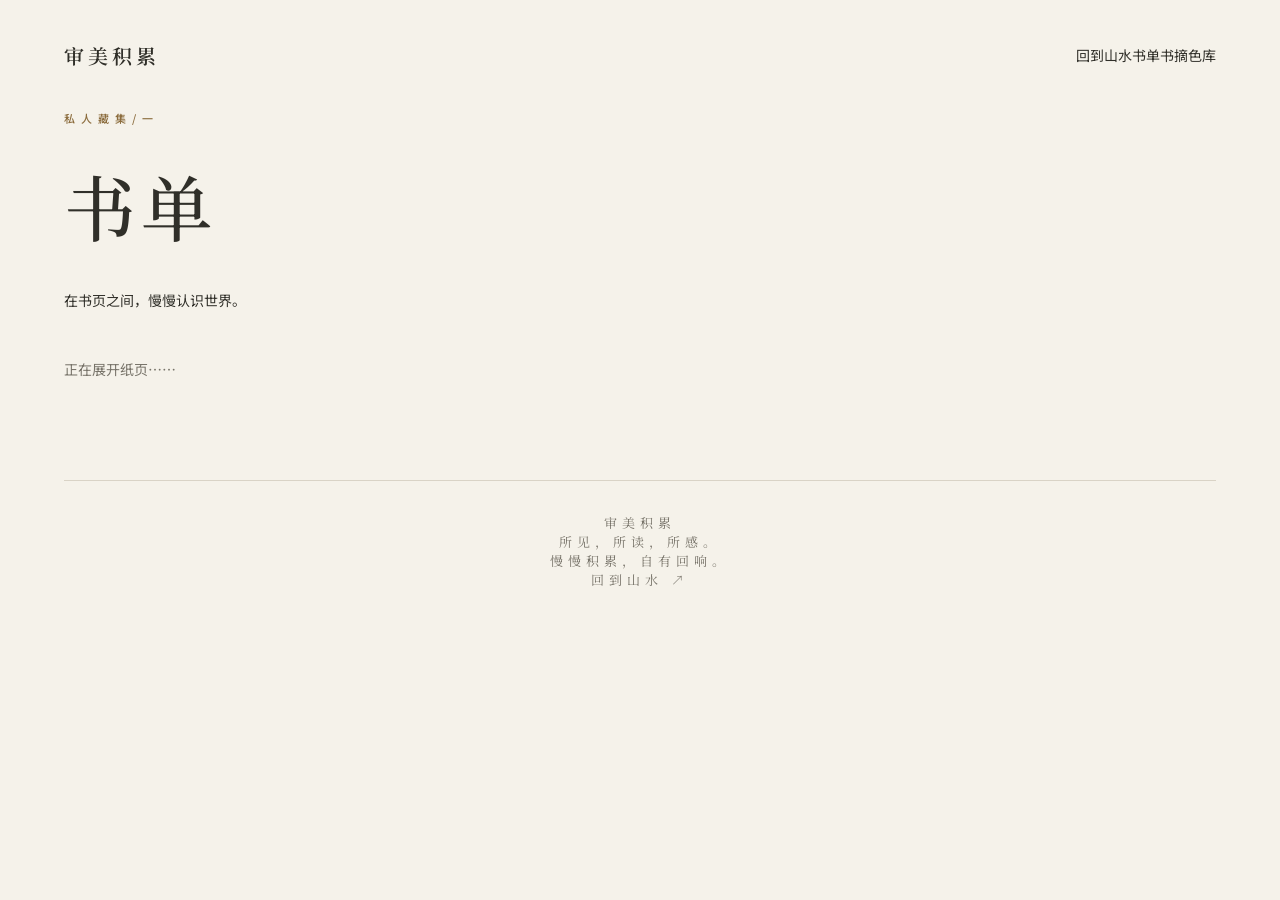
==== books.html @ f14fb2b3 "Cache-bust assets" ====
<!doctype html>
<html lang="zh-CN">
  <head>
    <meta charset="utf-8" />
    <meta name="viewport" content="width=device-width, initial-scale=1" />
    <meta
      name="description"
      content="审美积累，一处关于阅读、文字与色彩的私人存档。"
    />
    <meta name="robots" content="noindex" />
    <meta name="theme-color" content="#f3f3eb" />
    <title>书单 · 审美积累</title>
    <link rel="preconnect" href="https://fonts.googleapis.com" />
    <link rel="preconnect" href="https://fonts.gstatic.com" crossorigin />
    <link
      href="https://fonts.googleapis.com/css2?family=Noto+Serif+SC:wght@400;500;600;700&display=swap"
      rel="stylesheet"
    />
    <link rel="stylesheet" href="css/style.css?v=69ad37f" />
    <link rel="stylesheet" href="css/cover.css?v=69ad37f" />
  </head>
  <body data-page="books">
    <a class="skip-link" href="#main">跳至内容</a>
    <header class="masthead">
      <a class="wordmark" href="index.html"
        >审美积累<span class="wordmark-dot" aria-hidden="true"></span
      ></a>
      <nav aria-label="主要导航">
        <a class="back-home" href="index.html">回到山水</a
        ><a href="books.html" aria-current="page">书单</a
        ><a href="quotes.html">书摘</a><a href="palettes.html">色库</a>
      </nav>
    </header>
    <main id="main" class="archive">
      <section class="page-intro">
        <p class="eyebrow">私 人 藏 集 <span> / 一</span></p>
        <h1>书单<span class="title-line" aria-hidden="true"></span></h1>
        <p class="intro-note">在书页之间，慢慢认识世界。</p>
      </section>
      <div id="content" aria-busy="true">
        <p class="loading">正在展开纸页……</p>
      </div>
      <noscript>请启用 JavaScript 以读取藏集数据。</noscript>
    </main>
    <footer>
      <span>审美积累</span>
      <p>所见，所读，所感。<br />慢慢积累，自有回响。</p>
      <a href="index.html">回到山水 ↗</a>
    </footer>
    <dialog id="book-dialog" aria-labelledby="dialog-title">
      <button class="dialog-close" aria-label="关闭简介" autofocus>
        关闭 ×
      </button>
      <div id="dialog-content"></div>
    </dialog>
    <div id="announcement" class="sr-only" role="status"></div>
    <script src="js/app.js?v=69ad37f" defer></script>
  </body>
</html>
---- css/style.css ----
@import url('https://fonts.googleapis.com/css2?family=Noto+Sans+SC:wght@400;500;600&family=Noto+Serif+SC:wght@400;500;600;700&display=swap');
:root{--paper:#f5f2ea;--ink:#302f29;--muted:#777369;--bronze:#8c6d3e;--line:#d9d3c6;--serif:'Noto Serif SC','Songti SC',serif;--sans:'Noto Sans SC',sans-serif}*{box-sizing:border-box}html{scroll-behavior:smooth;scroll-padding-top:90px}body{margin:0;background:var(--paper);color:var(--ink);font-family:var(--sans);font-size:14px;-webkit-font-smoothing:antialiased}a{color:inherit;text-decoration:none}a:focus-visible{outline:2px solid var(--bronze);outline-offset:6px}::selection{background:#dfcba6}p,h1,h2,h3,figure,blockquote{margin:0}body>header,main,footer{max-width:1280px;margin-inline:auto;padding-inline:64px}.masthead{height:110px;display:flex;align-items:center;justify-content:space-between}.wordmark{font-family:var(--serif);font-size:20px;font-weight:600;letter-spacing:4px;display:flex;align-items:center;gap:14px}.mark{display:grid;place-items:center;width:31px;height:34px;border:1px solid var(--bronze);color:var(--bronze);font-size:18px;letter-spacing:0}.masthead-note{font-size:11px;letter-spacing:3px;color:var(--muted)}.intro{padding:66px 0 52px;position:relative}.eyebrow{color:var(--bronze);font-size:11px;letter-spacing:2px;font-weight:500}h1{font-family:var(--serif);font-weight:500;font-size:clamp(44px,5.6vw,72px);line-height:1.5;letter-spacing:5px;margin:26px 0 30px}h1 span{color:var(--bronze)}.intro-bottom{display:flex;justify-content:space-between;align-items:flex-end}.intro-bottom>p{color:var(--muted);line-height:2.1;font-size:13px;letter-spacing:1px}.intro-seal{font-family:var(--serif);color:var(--bronze);font-size:13px;line-height:1.8;letter-spacing:5px;border:1px solid #b7a385;border-radius:50%;width:76px;height:76px;display:grid;place-content:center;transform:rotate(-9deg);padding-left:5px;margin-right:8px}.section-nav{position:sticky;top:0;z-index:10;display:flex;align-items:center;gap:42px;border-block:1px solid var(--line);background:rgba(245,242,234,.97);min-height:66px}.section-nav a{display:flex;align-items:center;gap:10px;position:relative;padding:22px 0;font-size:13px;transition:color .25s}.section-nav a span{font-size:10px;color:var(--muted);font-variant-numeric:tabular-nums}.section-nav a[aria-current],.section-nav a:hover{color:var(--bronze)}.section-nav a[aria-current]:after{content:'';position:absolute;bottom:-1px;left:0;right:0;height:2px;background:var(--bronze)}.nav-note{margin-left:auto;font-size:10px;letter-spacing:2px;color:var(--muted)}.archive-section{padding:64px 0 70px;scroll-margin-top:20px}.archive-section+.archive-section{border-top:1px solid var(--line)}.section-heading{display:flex;justify-content:space-between;align-items:flex-end;margin-bottom:44px;gap:20px}.section-heading h2{font-family:var(--serif);font-size:32px;font-weight:500;letter-spacing:4px;margin-top:12px}.count{font-family:var(--sans);font-size:11px;letter-spacing:0;vertical-align:top;margin-left:14px;color:var(--muted);font-weight:400}.section-heading>p{font-size:12px;letter-spacing:1px;color:var(--muted);padding-bottom:5px}.book{display:grid;grid-template-columns:330px 1fr;gap:70px;align-items:center;padding:12px 0 10px}.book+.book{border-top:1px solid var(--line);margin-top:48px;padding-top:48px}/* The cover is a typographic, dimensional object; no source photo is rendered. */
.cover-stage{display:grid;place-items:center;position:relative;padding:20px 24px;isolation:isolate;perspective:1000px}
.cover-frame{--cover-bg:#dce0dc;--cover-title:#a38346;--cover-text:#292c2b;--cover-spine:#b8bfba;--cover-accent:#9b7d4b;display:block;position:relative;width:270px;max-width:100%;aspect-ratio:.665;padding:0;border:0;background:transparent;color:var(--cover-text);font:inherit;text-align:left;cursor:pointer;perspective:1000px;overflow:visible;transition:opacity 1s ease,translate 1s ease}
.cover-frame:focus-visible{outline:2px solid var(--bronze);outline-offset:16px;border-radius:2px}
.cover-frame:before{content:'';position:absolute;inset:86% -5% -5%;background:#443c2b;opacity:.22;filter:blur(13px);border-radius:50%;transform:rotate(-8deg);pointer-events:none}
.cover-object{display:block;position:absolute;inset:0;transform-style:preserve-3d;transform:rotateX(3deg) rotateY(-17deg) rotateZ(-2deg);transition:transform 1.2s cubic-bezier(.2,.7,.2,1);animation:cover-float 7s ease-in-out infinite}
.cover-front,.cover-back{position:absolute;inset:0;border-radius:1px 4px 4px 1px;background:var(--cover-bg);backface-visibility:hidden}
.cover-front{display:flex;flex-direction:column;padding:31px 20px 19px 24px;transform:translateZ(13px);background-image:linear-gradient(90deg,#00000016,transparent 3%,#ffffff55 4%,transparent 7%,#ffffff12 85%,#0000000b),repeating-linear-gradient(0deg,#ffffff0a 0 1px,#00000003 1px 2px);box-shadow:inset 0 0 0 1px #ffffff45,4px 6px 12px #353a321a;overflow:hidden}
.cover-original{font-family:var(--sans);font-size:20px;font-weight:600;line-height:1.12;max-width:205px;letter-spacing:-.5px;min-height:71px;overflow-wrap:anywhere}
.cover-title{display:block;font-family:var(--serif);font-size:40px;font-weight:700;line-height:1.5;letter-spacing:-1px;margin-top:15px;color:var(--cover-title);background:linear-gradient(115deg,var(--cover-title) 15%,#e0c78e 42%,var(--cover-title) 61%,#cfb476 83%,var(--cover-title));background-clip:text;-webkit-background-clip:text;-webkit-text-fill-color:transparent;filter:drop-shadow(0 1px 0 #ffffff70);overflow-wrap:anywhere}
.cover-motif{position:relative;display:grid;place-items:center;min-height:109px;margin:20px 12px 0;text-align:center}
.cover-motif:before,.cover-motif:after{content:'';position:absolute;width:97px;height:45px;left:50%;translate:-50% 0;border:1px solid var(--cover-accent)}
.cover-motif:before{top:0;border-radius:80px 80px 0 0;border-bottom:0;opacity:.6}
.cover-motif:after{bottom:0;border-radius:0 0 80px 80px;border-top:0}
.cover-subtitle{font-family:var(--sans);font-size:17px;font-weight:600;letter-spacing:1px;line-height:1.6;padding:6px 0;position:relative}
.cover-credits{display:flex;align-items:flex-end;justify-content:space-between;gap:10px;margin-top:auto;padding-top:20px;font-size:9px;line-height:1.7}
.cover-author{max-width:160px;min-width:0}.cover-author-name{white-space:nowrap}.cover-publisher{max-width:61px;text-align:right}
.cover-back{transform:translateZ(-13px);box-shadow:7px 10px 16px #353a3226}
.cover-spine{position:absolute;left:0;top:0;width:26px;height:100%;transform-origin:left;transform:translateZ(13px) rotateY(90deg);background:linear-gradient(90deg,#00000018,transparent 40%,#ffffff22),var(--cover-spine);writing-mode:vertical-rl;display:flex;align-items:center;justify-content:center;font-family:var(--serif);font-size:13px;letter-spacing:5px;color:var(--cover-text);border-block:1px solid #ffffff30}
.cover-pages{position:absolute;right:0;top:4px;width:24px;height:calc(100% - 8px);transform-origin:right;transform:translateZ(12px) rotateY(-90deg);background:repeating-linear-gradient(90deg,#e7e3d8 0 1px,#faf8ef 1px 3px);border-block:1px solid #c7c3b5}
.cover-frame.will-enter{opacity:0;translate:0 18px}.cover-frame.is-visible{opacity:1;translate:0 0}
.cover-frame:is(:focus-visible,.is-turned) .cover-object{animation:none;transform:rotateX(5deg) rotateY(24deg) rotateZ(1deg)}
@media(hover:hover){.cover-frame:hover .cover-object{animation:none;transform:rotateX(5deg) rotateY(24deg) rotateZ(1deg)}}
@keyframes cover-float{0%,100%{transform:translateY(0) rotateX(3deg) rotateY(-17deg) rotateZ(-2deg)}50%{transform:translateY(-5px) rotateX(2deg) rotateY(-14deg) rotateZ(-1deg)}}
.book-kicker{display:flex;align-items:center;gap:16px;margin-bottom:20px}.item-number{color:var(--bronze);font-size:11px;letter-spacing:2px}.status{font-size:10px;color:var(--bronze);border:1px solid #c7b798;border-radius:20px;padding:4px 11px;letter-spacing:1px}.book h3{font-family:var(--serif);font-size:34px;font-weight:600;letter-spacing:2px;line-height:1.5}.original-title{font-family:Georgia,serif;color:var(--muted);font-size:13px;line-height:1.8;margin-top:7px}.subtitle{font-family:var(--serif);font-size:17px;margin-top:14px;letter-spacing:2px}.book-meta{display:flex;flex-wrap:wrap;gap:8px 17px;margin-top:25px;color:var(--muted);font-size:11px;line-height:1.9}.book-summary{border-top:1px solid var(--line);margin-top:24px;padding-top:22px;font-family:var(--serif);font-size:14px;line-height:2.2;color:#5f5b51;white-space:pre-wrap;overflow-wrap:anywhere}.empty{min-height:225px;display:flex;flex-direction:column;align-items:center;justify-content:center;text-align:center;background:#eeebe340;border-block:1px solid #e6e0d4;padding:35px 20px}.empty-symbol{font-family:var(--serif);font-size:43px;color:#a08a65;line-height:1;margin-bottom:21px}.empty h3{font-family:var(--serif);font-size:18px;font-weight:400;letter-spacing:2px}.empty p{font-size:12px;color:var(--muted);line-height:2;margin-top:12px}.quote-group+.quote-group{margin-top:45px}.quote-group>h3{font-family:var(--serif);font-size:20px;font-weight:500;padding-bottom:20px;border-bottom:1px solid var(--line)}.quote-entry{max-width:800px;margin:30px auto;padding-left:24px;border-left:2px solid #b9a37c}.entry-meta{display:flex;flex-wrap:wrap;gap:8px 18px;color:var(--muted);font-size:11px;line-height:1.8;margin-bottom:16px}.quote-entry blockquote{font-family:var(--serif);font-size:20px;line-height:2;white-space:pre-wrap;overflow-wrap:anywhere}.quote-summary{font-size:13px;color:#686357;line-height:2;margin-top:20px;white-space:pre-wrap}.summary-label{color:var(--bronze);font-size:10px;letter-spacing:2px;display:block;margin-bottom:6px}.tags{display:flex;flex-wrap:wrap;gap:8px;margin-top:16px}.tag{font-size:10px;letter-spacing:1px;color:var(--muted);border:1px solid var(--line);padding:4px 8px}.palette+.palette{margin-top:45px;padding-top:35px;border-top:1px solid var(--line)}.palette-heading{display:flex;gap:20px;justify-content:space-between;align-items:center;margin-bottom:22px}.palette h3{font-family:var(--serif);font-size:23px;font-weight:500}.palette time{font-size:11px;color:var(--muted)}.swatches{display:flex;flex-wrap:wrap;gap:14px}.swatch{flex:1 1 130px;min-width:0}.color-surface{height:160px;background:var(--swatch);border:1px solid #302f2914}.swatch figcaption{display:flex;flex-direction:column;gap:5px;font-size:11px;color:var(--muted);padding:12px 0;overflow-wrap:anywhere}.hex{color:var(--ink);font-variant-numeric:tabular-nums;letter-spacing:1px}.source-image{width:100px;max-height:100px;object-fit:cover;margin-top:20px;border:1px solid var(--line)}.loading,.error{padding:45px 0;color:var(--muted);line-height:2}.error{color:#8b492c}footer{margin-top:20px;padding-top:32px;padding-bottom:max(40px,env(safe-area-inset-bottom));text-align:center;font-family:var(--serif);font-size:13px;letter-spacing:5px;color:var(--muted)}footer:before{content:'';display:block;border-top:1px solid var(--line);margin-bottom:32px}.skip-link{position:fixed;top:-80px;left:20px;z-index:30;background:var(--paper);padding:12px;border:1px solid var(--bronze)}.skip-link:focus{top:12px}@media(min-width:1000px){.intro:after{content:'阅 读 与 色 彩 的 存 档';position:absolute;right:15px;top:77px;writing-mode:vertical-rl;font-family:var(--serif);font-size:12px;color:var(--muted);letter-spacing:5px}}@media(max-width:760px){body>header,main,footer{padding-inline:max(24px,env(safe-area-inset-left),env(safe-area-inset-right))}.masthead{height:85px}.wordmark{font-size:17px;letter-spacing:3px;gap:10px}.masthead-note{font-size:9px;letter-spacing:1px}.mark{width:26px;height:29px;font-size:15px}.intro{padding:49px 0 37px}h1{font-size:43px;letter-spacing:2px;margin:22px 0 24px;line-height:1.55}.intro-bottom>p{font-size:11px;letter-spacing:.4px}.intro-seal{width:58px;height:58px;font-size:10px;letter-spacing:3px;margin:0}.eyebrow{font-size:10px;letter-spacing:1.5px}.section-nav{gap:0;justify-content:space-between;min-height:59px}.section-nav a{padding:20px 4px;gap:8px;font-size:12px}.nav-note{display:none}.archive-section{padding:43px 0 45px}.section-heading{display:block;margin-bottom:29px}.section-heading h2{font-size:27px;margin-top:9px}.section-heading>p{font-size:11px;margin-top:15px}.book{grid-template-columns:1fr;gap:30px;padding-top:0}.cover-stage{padding:18px 24px 24px}.cover-frame{width:230px}.cover-front{padding:26px 17px 16px 20px}.cover-original{font-size:17px;min-height:60px}.cover-title{font-size:34px;margin-top:13px}.cover-motif{min-height:93px;margin:17px 10px 0}.cover-motif:before,.cover-motif:after{width:82px;height:38px}.cover-subtitle{font-size:15px}.cover-credits{font-size:8px;padding-top:17px}.cover-author{max-width:132px}.cover-publisher{max-width:52px}.book-kicker{margin-bottom:14px}.book h3{font-size:29px}.subtitle{font-size:16px}.book-meta{margin-top:20px;gap:5px 14px}.book-summary{font-size:13px;margin-top:20px;padding-top:18px}.empty{min-height:213px}.empty h3{font-size:17px}.empty p{font-size:11px}.quote-entry{padding-left:16px}.quote-entry blockquote{font-size:18px}.swatch{flex-basis:calc(50% - 14px)}.color-surface{height:145px}.palette-heading{align-items:flex-start}.palette h3{font-size:21px}footer{margin-top:0}}@media(prefers-reduced-motion:reduce){html{scroll-behavior:auto}*,*:before,*:after{transition:none!important;animation:none!important}}

@media(prefers-reduced-motion:reduce){.cover-frame.will-enter{opacity:1;translate:none}.cover-frame .cover-object,.cover-frame:is(:hover,:focus-visible,.is-turned) .cover-object{transform:rotateX(3deg) rotateY(-17deg) rotateZ(-2deg)}}
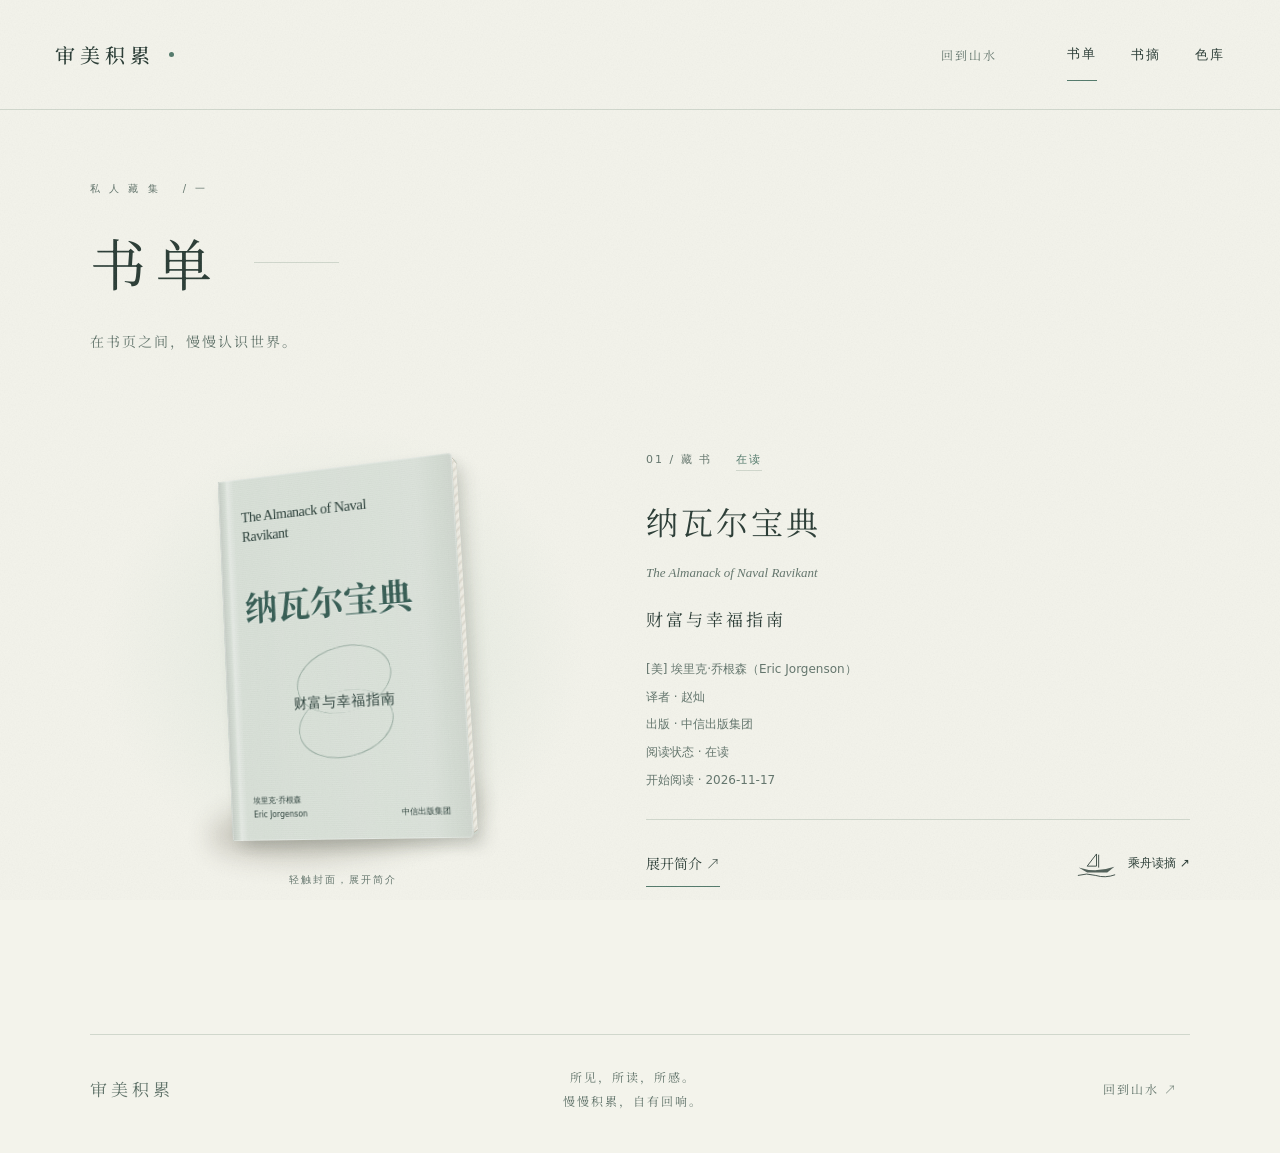
==== commit 69ad37f3: "Redesign the site as an ink-wash landscape Add a celadon-and-ink homepage with drip physics and thre" ====
--- a/books.html
+++ b/books.html
@@ -16,8 +16,8 @@
       href="https://fonts.googleapis.com/css2?family=Noto+Serif+SC:wght@400;500;600;700&display=swap"
       rel="stylesheet"
     />
-    <link rel="stylesheet" href="css/style.css?v=69ad37f" />
-    <link rel="stylesheet" href="css/cover.css?v=69ad37f" />
+    <link rel="stylesheet" href="css/style.css?v=ink3" />
+    <link rel="stylesheet" href="css/cover.css?v=ink3" />
   </head>
   <body data-page="books">
     <a class="skip-link" href="#main">跳至内容</a>
@@ -54,6 +54,6 @@
       <div id="dialog-content"></div>
     </dialog>
     <div id="announcement" class="sr-only" role="status"></div>
-    <script src="js/app.js?v=69ad37f" defer></script>
+    <script src="js/app.js?v=ink3" defer></script>
   </body>
 </html>
--- a/css/style.css
+++ b/css/style.css
@@ -1,28 +1,994 @@
-@import url('https://fonts.googleapis.com/css2?family=Noto+Sans+SC:wght@400;500;600&family=Noto+Serif+SC:wght@400;500;600;700&display=swap');
-:root{--paper:#f5f2ea;--ink:#302f29;--muted:#777369;--bronze:#8c6d3e;--line:#d9d3c6;--serif:'Noto Serif SC','Songti SC',serif;--sans:'Noto Sans SC',sans-serif}*{box-sizing:border-box}html{scroll-behavior:smooth;scroll-padding-top:90px}body{margin:0;background:var(--paper);color:var(--ink);font-family:var(--sans);font-size:14px;-webkit-font-smoothing:antialiased}a{color:inherit;text-decoration:none}a:focus-visible{outline:2px solid var(--bronze);outline-offset:6px}::selection{background:#dfcba6}p,h1,h2,h3,figure,blockquote{margin:0}body>header,main,footer{max-width:1280px;margin-inline:auto;padding-inline:64px}.masthead{height:110px;display:flex;align-items:center;justify-content:space-between}.wordmark{font-family:var(--serif);font-size:20px;font-weight:600;letter-spacing:4px;display:flex;align-items:center;gap:14px}.mark{display:grid;place-items:center;width:31px;height:34px;border:1px solid var(--bronze);color:var(--bronze);font-size:18px;letter-spacing:0}.masthead-note{font-size:11px;letter-spacing:3px;color:var(--muted)}.intro{padding:66px 0 52px;position:relative}.eyebrow{color:var(--bronze);font-size:11px;letter-spacing:2px;font-weight:500}h1{font-family:var(--serif);font-weight:500;font-size:clamp(44px,5.6vw,72px);line-height:1.5;letter-spacing:5px;margin:26px 0 30px}h1 span{color:var(--bronze)}.intro-bottom{display:flex;justify-content:space-between;align-items:flex-end}.intro-bottom>p{color:var(--muted);line-height:2.1;font-size:13px;letter-spacing:1px}.intro-seal{font-family:var(--serif);color:var(--bronze);font-size:13px;line-height:1.8;letter-spacing:5px;border:1px solid #b7a385;border-radius:50%;width:76px;height:76px;display:grid;place-content:center;transform:rotate(-9deg);padding-left:5px;margin-right:8px}.section-nav{position:sticky;top:0;z-index:10;display:flex;align-items:center;gap:42px;border-block:1px solid var(--line);background:rgba(245,242,234,.97);min-height:66px}.section-nav a{display:flex;align-items:center;gap:10px;position:relative;padding:22px 0;font-size:13px;transition:color .25s}.section-nav a span{font-size:10px;color:var(--muted);font-variant-numeric:tabular-nums}.section-nav a[aria-current],.section-nav a:hover{color:var(--bronze)}.section-nav a[aria-current]:after{content:'';position:absolute;bottom:-1px;left:0;right:0;height:2px;background:var(--bronze)}.nav-note{margin-left:auto;font-size:10px;letter-spacing:2px;color:var(--muted)}.archive-section{padding:64px 0 70px;scroll-margin-top:20px}.archive-section+.archive-section{border-top:1px solid var(--line)}.section-heading{display:flex;justify-content:space-between;align-items:flex-end;margin-bottom:44px;gap:20px}.section-heading h2{font-family:var(--serif);font-size:32px;font-weight:500;letter-spacing:4px;margin-top:12px}.count{font-family:var(--sans);font-size:11px;letter-spacing:0;vertical-align:top;margin-left:14px;color:var(--muted);font-weight:400}.section-heading>p{font-size:12px;letter-spacing:1px;color:var(--muted);padding-bottom:5px}.book{display:grid;grid-template-columns:330px 1fr;gap:70px;align-items:center;padding:12px 0 10px}.book+.book{border-top:1px solid var(--line);margin-top:48px;padding-top:48px}/* The cover is a typographic, dimensional object; no source photo is rendered. */
-.cover-stage{display:grid;place-items:center;position:relative;padding:20px 24px;isolation:isolate;perspective:1000px}
-.cover-frame{--cover-bg:#dce0dc;--cover-title:#a38346;--cover-text:#292c2b;--cover-spine:#b8bfba;--cover-accent:#9b7d4b;display:block;position:relative;width:270px;max-width:100%;aspect-ratio:.665;padding:0;border:0;background:transparent;color:var(--cover-text);font:inherit;text-align:left;cursor:pointer;perspective:1000px;overflow:visible;transition:opacity 1s ease,translate 1s ease}
-.cover-frame:focus-visible{outline:2px solid var(--bronze);outline-offset:16px;border-radius:2px}
-.cover-frame:before{content:'';position:absolute;inset:86% -5% -5%;background:#443c2b;opacity:.22;filter:blur(13px);border-radius:50%;transform:rotate(-8deg);pointer-events:none}
-.cover-object{display:block;position:absolute;inset:0;transform-style:preserve-3d;transform:rotateX(3deg) rotateY(-17deg) rotateZ(-2deg);transition:transform 1.2s cubic-bezier(.2,.7,.2,1);animation:cover-float 7s ease-in-out infinite}
-.cover-front,.cover-back{position:absolute;inset:0;border-radius:1px 4px 4px 1px;background:var(--cover-bg);backface-visibility:hidden}
-.cover-front{display:flex;flex-direction:column;padding:31px 20px 19px 24px;transform:translateZ(13px);background-image:linear-gradient(90deg,#00000016,transparent 3%,#ffffff55 4%,transparent 7%,#ffffff12 85%,#0000000b),repeating-linear-gradient(0deg,#ffffff0a 0 1px,#00000003 1px 2px);box-shadow:inset 0 0 0 1px #ffffff45,4px 6px 12px #353a321a;overflow:hidden}
-.cover-original{font-family:var(--sans);font-size:20px;font-weight:600;line-height:1.12;max-width:205px;letter-spacing:-.5px;min-height:71px;overflow-wrap:anywhere}
-.cover-title{display:block;font-family:var(--serif);font-size:40px;font-weight:700;line-height:1.5;letter-spacing:-1px;margin-top:15px;color:var(--cover-title);background:linear-gradient(115deg,var(--cover-title) 15%,#e0c78e 42%,var(--cover-title) 61%,#cfb476 83%,var(--cover-title));background-clip:text;-webkit-background-clip:text;-webkit-text-fill-color:transparent;filter:drop-shadow(0 1px 0 #ffffff70);overflow-wrap:anywhere}
-.cover-motif{position:relative;display:grid;place-items:center;min-height:109px;margin:20px 12px 0;text-align:center}
-.cover-motif:before,.cover-motif:after{content:'';position:absolute;width:97px;height:45px;left:50%;translate:-50% 0;border:1px solid var(--cover-accent)}
-.cover-motif:before{top:0;border-radius:80px 80px 0 0;border-bottom:0;opacity:.6}
-.cover-motif:after{bottom:0;border-radius:0 0 80px 80px;border-top:0}
-.cover-subtitle{font-family:var(--sans);font-size:17px;font-weight:600;letter-spacing:1px;line-height:1.6;padding:6px 0;position:relative}
-.cover-credits{display:flex;align-items:flex-end;justify-content:space-between;gap:10px;margin-top:auto;padding-top:20px;font-size:9px;line-height:1.7}
-.cover-author{max-width:160px;min-width:0}.cover-author-name{white-space:nowrap}.cover-publisher{max-width:61px;text-align:right}
-.cover-back{transform:translateZ(-13px);box-shadow:7px 10px 16px #353a3226}
-.cover-spine{position:absolute;left:0;top:0;width:26px;height:100%;transform-origin:left;transform:translateZ(13px) rotateY(90deg);background:linear-gradient(90deg,#00000018,transparent 40%,#ffffff22),var(--cover-spine);writing-mode:vertical-rl;display:flex;align-items:center;justify-content:center;font-family:var(--serif);font-size:13px;letter-spacing:5px;color:var(--cover-text);border-block:1px solid #ffffff30}
-.cover-pages{position:absolute;right:0;top:4px;width:24px;height:calc(100% - 8px);transform-origin:right;transform:translateZ(12px) rotateY(-90deg);background:repeating-linear-gradient(90deg,#e7e3d8 0 1px,#faf8ef 1px 3px);border-block:1px solid #c7c3b5}
-.cover-frame.will-enter{opacity:0;translate:0 18px}.cover-frame.is-visible{opacity:1;translate:0 0}
-.cover-frame:is(:focus-visible,.is-turned) .cover-object{animation:none;transform:rotateX(5deg) rotateY(24deg) rotateZ(1deg)}
-@media(hover:hover){.cover-frame:hover .cover-object{animation:none;transform:rotateX(5deg) rotateY(24deg) rotateZ(1deg)}}
-@keyframes cover-float{0%,100%{transform:translateY(0) rotateX(3deg) rotateY(-17deg) rotateZ(-2deg)}50%{transform:translateY(-5px) rotateX(2deg) rotateY(-14deg) rotateZ(-1deg)}}
-.book-kicker{display:flex;align-items:center;gap:16px;margin-bottom:20px}.item-number{color:var(--bronze);font-size:11px;letter-spacing:2px}.status{font-size:10px;color:var(--bronze);border:1px solid #c7b798;border-radius:20px;padding:4px 11px;letter-spacing:1px}.book h3{font-family:var(--serif);font-size:34px;font-weight:600;letter-spacing:2px;line-height:1.5}.original-title{font-family:Georgia,serif;color:var(--muted);font-size:13px;line-height:1.8;margin-top:7px}.subtitle{font-family:var(--serif);font-size:17px;margin-top:14px;letter-spacing:2px}.book-meta{display:flex;flex-wrap:wrap;gap:8px 17px;margin-top:25px;color:var(--muted);font-size:11px;line-height:1.9}.book-summary{border-top:1px solid var(--line);margin-top:24px;padding-top:22px;font-family:var(--serif);font-size:14px;line-height:2.2;color:#5f5b51;white-space:pre-wrap;overflow-wrap:anywhere}.empty{min-height:225px;display:flex;flex-direction:column;align-items:center;justify-content:center;text-align:center;background:#eeebe340;border-block:1px solid #e6e0d4;padding:35px 20px}.empty-symbol{font-family:var(--serif);font-size:43px;color:#a08a65;line-height:1;margin-bottom:21px}.empty h3{font-family:var(--serif);font-size:18px;font-weight:400;letter-spacing:2px}.empty p{font-size:12px;color:var(--muted);line-height:2;margin-top:12px}.quote-group+.quote-group{margin-top:45px}.quote-group>h3{font-family:var(--serif);font-size:20px;font-weight:500;padding-bottom:20px;border-bottom:1px solid var(--line)}.quote-entry{max-width:800px;margin:30px auto;padding-left:24px;border-left:2px solid #b9a37c}.entry-meta{display:flex;flex-wrap:wrap;gap:8px 18px;color:var(--muted);font-size:11px;line-height:1.8;margin-bottom:16px}.quote-entry blockquote{font-family:var(--serif);font-size:20px;line-height:2;white-space:pre-wrap;overflow-wrap:anywhere}.quote-summary{font-size:13px;color:#686357;line-height:2;margin-top:20px;white-space:pre-wrap}.summary-label{color:var(--bronze);font-size:10px;letter-spacing:2px;display:block;margin-bottom:6px}.tags{display:flex;flex-wrap:wrap;gap:8px;margin-top:16px}.tag{font-size:10px;letter-spacing:1px;color:var(--muted);border:1px solid var(--line);padding:4px 8px}.palette+.palette{margin-top:45px;padding-top:35px;border-top:1px solid var(--line)}.palette-heading{display:flex;gap:20px;justify-content:space-between;align-items:center;margin-bottom:22px}.palette h3{font-family:var(--serif);font-size:23px;font-weight:500}.palette time{font-size:11px;color:var(--muted)}.swatches{display:flex;flex-wrap:wrap;gap:14px}.swatch{flex:1 1 130px;min-width:0}.color-surface{height:160px;background:var(--swatch);border:1px solid #302f2914}.swatch figcaption{display:flex;flex-direction:column;gap:5px;font-size:11px;color:var(--muted);padding:12px 0;overflow-wrap:anywhere}.hex{color:var(--ink);font-variant-numeric:tabular-nums;letter-spacing:1px}.source-image{width:100px;max-height:100px;object-fit:cover;margin-top:20px;border:1px solid var(--line)}.loading,.error{padding:45px 0;color:var(--muted);line-height:2}.error{color:#8b492c}footer{margin-top:20px;padding-top:32px;padding-bottom:max(40px,env(safe-area-inset-bottom));text-align:center;font-family:var(--serif);font-size:13px;letter-spacing:5px;color:var(--muted)}footer:before{content:'';display:block;border-top:1px solid var(--line);margin-bottom:32px}.skip-link{position:fixed;top:-80px;left:20px;z-index:30;background:var(--paper);padding:12px;border:1px solid var(--bronze)}.skip-link:focus{top:12px}@media(min-width:1000px){.intro:after{content:'阅 读 与 色 彩 的 存 档';position:absolute;right:15px;top:77px;writing-mode:vertical-rl;font-family:var(--serif);font-size:12px;color:var(--muted);letter-spacing:5px}}@media(max-width:760px){body>header,main,footer{padding-inline:max(24px,env(safe-area-inset-left),env(safe-area-inset-right))}.masthead{height:85px}.wordmark{font-size:17px;letter-spacing:3px;gap:10px}.masthead-note{font-size:9px;letter-spacing:1px}.mark{width:26px;height:29px;font-size:15px}.intro{padding:49px 0 37px}h1{font-size:43px;letter-spacing:2px;margin:22px 0 24px;line-height:1.55}.intro-bottom>p{font-size:11px;letter-spacing:.4px}.intro-seal{width:58px;height:58px;font-size:10px;letter-spacing:3px;margin:0}.eyebrow{font-size:10px;letter-spacing:1.5px}.section-nav{gap:0;justify-content:space-between;min-height:59px}.section-nav a{padding:20px 4px;gap:8px;font-size:12px}.nav-note{display:none}.archive-section{padding:43px 0 45px}.section-heading{display:block;margin-bottom:29px}.section-heading h2{font-size:27px;margin-top:9px}.section-heading>p{font-size:11px;margin-top:15px}.book{grid-template-columns:1fr;gap:30px;padding-top:0}.cover-stage{padding:18px 24px 24px}.cover-frame{width:230px}.cover-front{padding:26px 17px 16px 20px}.cover-original{font-size:17px;min-height:60px}.cover-title{font-size:34px;margin-top:13px}.cover-motif{min-height:93px;margin:17px 10px 0}.cover-motif:before,.cover-motif:after{width:82px;height:38px}.cover-subtitle{font-size:15px}.cover-credits{font-size:8px;padding-top:17px}.cover-author{max-width:132px}.cover-publisher{max-width:52px}.book-kicker{margin-bottom:14px}.book h3{font-size:29px}.subtitle{font-size:16px}.book-meta{margin-top:20px;gap:5px 14px}.book-summary{font-size:13px;margin-top:20px;padding-top:18px}.empty{min-height:213px}.empty h3{font-size:17px}.empty p{font-size:11px}.quote-entry{padding-left:16px}.quote-entry blockquote{font-size:18px}.swatch{flex-basis:calc(50% - 14px)}.color-surface{height:145px}.palette-heading{align-items:flex-start}.palette h3{font-size:21px}footer{margin-top:0}}@media(prefers-reduced-motion:reduce){html{scroll-behavior:auto}*,*:before,*:after{transition:none!important;animation:none!important}}
+:root {
+  --paper: #f3f3eb;
+  --ink: #293b34;
+  --muted: #62746b;
+  --jade: #52796a;
+  --mist: #dce5da;
+  --line: #9bac9e66;
+  --seal: #a24a3b;
+  --bronze: var(--jade);
+  --serif: "Noto Serif SC", "Source Han Serif SC", "Songti SC", "STSong", serif;
+  --sans:
+    system-ui, -apple-system, "PingFang SC", "Microsoft YaHei", sans-serif;
+}
+* {
+  box-sizing: border-box;
+}
+body {
+  margin: 0;
+  background: var(--paper);
+  color: var(--ink);
+  font: 14px/1.8 var(--sans);
+  -webkit-font-smoothing: antialiased;
+}
+body:before {
+  content: "";
+  position: fixed;
+  inset: 0;
+  pointer-events: none;
+  z-index: 20;
+  opacity: 0.16;
+  background: url("../assets/ui/paper.svg");
+}
+h1,
+h2,
+h3,
+p,
+figure,
+blockquote {
+  margin: 0;
+}
+a {
+  color: inherit;
+  text-decoration: none;
+}
+button,
+input,
+select {
+  font: inherit;
+  color: inherit;
+}
+button,
+a,
+input,
+select {
+  -webkit-tap-highlight-color: transparent;
+}
+button {
+  cursor: pointer;
+}
+button:focus-visible,
+a:focus-visible,
+input:focus-visible,
+select:focus-visible {
+  outline: 2px solid var(--jade);
+  outline-offset: 6px;
+}
+::selection {
+  background: #bed7c8;
+}
+h1,
+h2,
+h3,
+blockquote {
+  font-family: var(--serif);
+  font-weight: 400;
+}
+button {
+  border: 0;
+  background: none;
+}
+a:hover {
+  color: var(--jade);
+}
+.skip-link {
+  position: fixed;
+  top: -100px;
+  left: 20px;
+  padding: 12px 22px;
+  background: var(--paper);
+  z-index: 50;
+}
+.skip-link:focus {
+  top: 15px;
+}
+.sr-only {
+  position: absolute;
+  width: 1px;
+  height: 1px;
+  padding: 0;
+  margin: -1px;
+  overflow: hidden;
+  clip: rect(0, 0, 0, 0);
+  white-space: nowrap;
+}
+.masthead {
+  max-width: 1320px;
+  margin: auto;
+  height: 110px;
+  padding: 0 55px;
+  display: flex;
+  align-items: center;
+  justify-content: space-between;
+  border-bottom: 1px solid var(--line);
+}
+.wordmark {
+  font: 500 20px var(--serif);
+  letter-spacing: 5px;
+  display: flex;
+  align-items: center;
+  gap: 14px;
+}
+.wordmark-dot {
+  width: 5px;
+  height: 5px;
+  background: var(--jade);
+  border-radius: 50%;
+}
+.masthead nav {
+  display: flex;
+  gap: 34px;
+  align-items: center;
+}
+.masthead nav a {
+  padding: 14px 0;
+  font-size: 13px;
+  letter-spacing: 2px;
+}
+.masthead nav a[aria-current] {
+  border-bottom: 1px solid var(--jade);
+}
+.masthead nav .back-home {
+  font: 12px var(--serif);
+  color: var(--muted);
+  margin-right: 36px;
+}
+.archive {
+  max-width: 1160px;
+  padding: 0 30px;
+  margin: auto;
+  min-height: 65vh;
+}
+.page-intro {
+  position: relative;
+  padding: 70px 0 50px;
+}
+.eyebrow {
+  font-size: 10px;
+  letter-spacing: 3px;
+  color: var(--muted);
+}
+.eyebrow span {
+  margin-left: 16px;
+}
+.page-intro h1 {
+  font-size: 56px;
+  letter-spacing: 10px;
+  display: flex;
+  gap: 32px;
+  align-items: center;
+  margin: 14px 0;
+}
+.title-line {
+  height: 1px;
+  width: 85px;
+  background: var(--line);
+}
+.intro-note {
+  font: 14px/2 var(--serif);
+  color: var(--muted);
+  letter-spacing: 2px;
+}
+.meta,
+.entry-meta {
+  font-size: 11px;
+  color: var(--muted);
+  line-height: 1.9;
+  letter-spacing: 0.6px;
+}
+.empty {
+  padding: 40px 20px;
+  border-block: 1px solid var(--line);
+  text-align: center;
+  margin-bottom: 35px;
+  background: linear-gradient(110deg, transparent, #dce5da40, transparent);
+}
+.empty h3 {
+  font-size: 21px;
+  letter-spacing: 2px;
+}
+.empty p {
+  font-size: 12px;
+  color: var(--muted);
+  margin-top: 12px;
+}
+.empty:before {
+  content: "—";
+  display: block;
+  color: #8eaa99;
+  margin-bottom: 12px;
+}
+.loading,
+.error {
+  padding: 40px;
+}
+.error {
+  color: var(--seal);
+}
+footer {
+  max-width: 1100px;
+  margin: 80px auto 0;
+  border-top: 1px solid var(--line);
+  padding: 30px 0 40px;
+  display: flex;
+  align-items: center;
+  justify-content: space-between;
+  color: var(--muted);
+  font: 12px/2 var(--serif);
+  letter-spacing: 2px;
+}
+footer > span {
+  font-size: 17px;
+  letter-spacing: 4px;
+}
+footer p {
+  text-align: center;
+}
+footer a {
+  padding: 12px;
+}
+.book {
+  display: grid;
+  grid-template-columns: 46% 1fr;
+  gap: 50px;
+  padding: 10px 0 65px;
+}
+.book + .book {
+  padding-top: 65px;
+  border-top: 1px solid var(--line);
+}
+.book .cover-stage {
+  min-height: 470px;
+  background: radial-gradient(ellipse at 50% 50%, #bbd0bf55, transparent 68%);
+}
+.book-kicker {
+  font-size: 11px;
+  color: var(--muted);
+  letter-spacing: 2px;
+  display: flex;
+  gap: 24px;
+  margin: 35px 0 22px;
+}
+.status {
+  color: var(--jade);
+  border-bottom: 1px solid var(--line);
+}
+.book-info h2 {
+  font-size: 32px;
+  letter-spacing: 3px;
+}
+.original-title {
+  font:
+    italic 13px/1.7 Georgia,
+    serif;
+  color: var(--muted);
+  margin-top: 12px;
+}
+.subtitle {
+  font: 17px var(--serif);
+  letter-spacing: 3px;
+  margin-top: 22px;
+}
+.book-meta {
+  margin: 25px 0;
+  font-size: 12px;
+  color: var(--muted);
+  line-height: 2.3;
+}
+.book-meta span {
+  display: block;
+}
+.book-actions {
+  border-top: 1px solid var(--line);
+  padding-top: 19px;
+  display: flex;
+  align-items: center;
+  justify-content: space-between;
+  gap: 12px;
+}
+.text-button {
+  padding: 10px 0;
+  font-family: var(--serif);
+  border-bottom: 1px solid var(--jade);
+}
+.boat-link {
+  display: flex;
+  align-items: center;
+  gap: 10px;
+  padding: 10px 0;
+  font-size: 12px;
+}
+.boat-link svg {
+  width: 43px;
+  height: 30px;
+}
+.cover-hint {
+  position: absolute;
+  bottom: 0;
+  font-size: 10px;
+  letter-spacing: 2px;
+  color: var(--muted);
+}
+.book .cover-frame {
+  width: 245px;
+}
+.book .cover-object {
+  animation: none;
+  transform: rotateX(3deg) rotateY(-17deg) rotateZ(-3deg);
+}
+.book .cover-frame:hover .cover-object,
+.book .cover-frame:focus-visible .cover-object {
+  transform: rotateX(2deg) rotateY(-10deg) rotateZ(-1deg);
+}
+.book .cover-title {
+  color: var(--cover-title);
+  background: none;
+  -webkit-text-fill-color: currentColor;
+  font-size: 35px;
+  letter-spacing: 0;
+}
+.book .cover-original {
+  font:
+    15px/1.3 Georgia,
+    serif;
+  max-width: 160px;
+  min-height: 60px;
+}
+.book .cover-subtitle {
+  font-size: 14px;
+  font-weight: 400;
+}
+.book .cover-motif:before,
+.book .cover-motif:after {
+  border-radius: 50%;
+  height: 64px;
+  transform: rotate(-12deg);
+  opacity: 0.5;
+}
+.book .cover-credits {
+  font-size: 8px;
+}
+.book .cover-front {
+  overflow: visible;
+}
+.page-corner {
+  position: absolute;
+  right: 0;
+  bottom: 0;
+  width: 62px;
+  height: 68px;
+  z-index: 3;
+}
+.page-corner:after {
+  content: "";
+  position: absolute;
+  right: 0;
+  bottom: 0;
+  width: 0;
+  height: 0;
+  background: linear-gradient(
+    135deg,
+    #81978b,
+    #f8f7ee 47%,
+    #b7c6b7 50%,
+    #d8e0d7 60%
+  );
+  clip-path: polygon(100% 0, 100% 100%, 0 100%);
+  transition:
+    width 0.3s,
+    height 0.3s;
+  filter: drop-shadow(-2px -2px 2px #293b3444);
+}
+.page-corner:hover:after,
+.cover-frame:focus-visible .page-corner:after {
+  width: 56px;
+  height: 59px;
+}
+.cover-author-name {
+  white-space: nowrap;
+}
+dialog {
+  width: min(620px, calc(100% - 36px));
+  border: 1px solid var(--line);
+  padding: 45px;
+  background: var(--paper);
+  color: var(--ink);
+  max-height: 85dvh;
+}
+dialog::backdrop {
+  background: #1e302b88;
+  backdrop-filter: blur(3px);
+}
+.dialog-close {
+  display: block;
+  margin-left: auto;
+  padding: 0 0 20px;
+  color: var(--muted);
+  min-height: 44px;
+}
+dialog h2 {
+  font-size: 30px;
+  margin: 10px 0 20px;
+}
+.book-summary {
+  font: 16px/2.2 var(--serif);
+  white-space: pre-wrap;
+  border-top: 1px solid var(--line);
+  padding-top: 22px;
+}
+.quote-filters {
+  display: flex;
+  gap: 40px;
+  border-block: 1px solid var(--line);
+  padding: 23px 0;
+  margin-bottom: 20px;
+}
+.quote-filters label {
+  font-size: 10px;
+  letter-spacing: 2px;
+  color: var(--muted);
+  display: flex;
+  flex-direction: column;
+  gap: 8px;
+  min-width: 220px;
+}
+.search-label {
+  flex: 1;
+}
+select,
+input {
+  border: 0;
+  border-bottom: 1px solid var(--line);
+  background: transparent;
+  border-radius: 0;
+  padding: 12px 5px;
+  font-size: 14px;
+  min-height: 48px;
+  width: 100%;
+}
+#result-count {
+  margin-bottom: 25px;
+}
+.quote-entry {
+  padding: 40px 0 45px;
+  max-width: 900px;
+  margin: auto;
+  border-bottom: 1px solid var(--line);
+}
+.entry-meta {
+  display: flex;
+  gap: 16px;
+  flex-wrap: wrap;
+  align-items: center;
+  margin-bottom: 25px;
+}
+.sample-badge {
+  color: var(--seal);
+  border: 1px solid #a24a3b77;
+  padding: 1px 7px;
+  font-size: 10px;
+  letter-spacing: 2px;
+  display: inline-block;
+}
+.quote-entry blockquote {
+  font-size: 29px;
+  line-height: 2;
+  letter-spacing: 2px;
+  white-space: pre-wrap;
+}
+.quote-notes {
+  display: grid;
+  grid-template-columns: 1fr 1fr;
+  gap: 40px;
+  margin: 30px 0;
+}
+.quote-notes h3 {
+  font: 11px var(--sans);
+  color: var(--jade);
+  letter-spacing: 2px;
+  margin-bottom: 15px;
+}
+.quote-notes p,
+.quote-notes li {
+  font-size: 13px;
+  line-height: 2.1;
+}
+.quote-notes ul {
+  margin: 0;
+  padding-left: 19px;
+}
+.tags {
+  display: flex;
+  gap: 16px;
+  margin-top: 20px;
+  font-size: 10px;
+  color: var(--muted);
+}
+.diagram {
+  padding: 25px;
+  background: #dce5da55;
+  margin-top: 25px;
+}
+.diagram figcaption {
+  font: 13px var(--serif);
+  letter-spacing: 2px;
+  margin-bottom: 16px;
+}
+.diagram svg {
+  width: 100%;
+  height: auto;
+  display: block;
+  overflow: visible;
+}
+.diagram text {
+  font-family: var(--serif);
+  fill: var(--ink);
+}
+.diagram-description {
+  font-size: 11px;
+  color: var(--muted);
+  margin-top: 14px;
+}
+.zone-heading {
+  display: flex;
+  gap: 22px;
+  align-items: baseline;
+  border-bottom: 1px solid var(--line);
+  padding-bottom: 17px;
+  margin: 12px 0 28px;
+}
+.zone-heading h2 {
+  font-size: 28px;
+  letter-spacing: 5px;
+}
+.zone-heading span {
+  font-size: 11px;
+  color: var(--muted);
+}
+.palette-zone + .palette-zone {
+  margin-top: 70px;
+}
+.palette {
+  display: grid;
+  grid-template-columns: 43% 1fr;
+  gap: 50px;
+  margin: 35px 0 50px;
+  align-items: center;
+}
+.source-image {
+  display: block;
+  width: 100%;
+  max-height: 480px;
+  object-fit: cover;
+  object-position: center 60%;
+  filter: saturate(0.8);
+}
+.palette h3 {
+  font-size: 28px;
+  letter-spacing: 3px;
+  margin: 15px 0;
+}
+.palette-description {
+  font: 13px/2 var(--serif);
+  color: var(--muted);
+  margin: 20px 0;
+}
+.swatches {
+  display: flex;
+  margin-top: 28px;
+  gap: 8px;
+}
+.swatch {
+  padding: 0;
+  flex: 1;
+  min-width: 0;
+  text-align: left;
+  font-size: 10px;
+}
+.color-surface {
+  display: block;
+  height: 95px;
+  background: var(--swatch);
+  border: 1px solid #293b3410;
+}
+.swatch span:not(.color-surface) {
+  display: block;
+  margin-top: 9px;
+}
+.swatch .hex {
+  font: 9px/1.5 var(--sans);
+  letter-spacing: 0;
+}
+.copy-status {
+  min-height: 25px;
+  font-size: 11px;
+  color: var(--jade);
+  margin-top: 14px;
+}
+.preview-placeholder {
+  min-height: 260px;
+  display: grid;
+  place-items: center;
+  background: #dce5da66;
+  border: 1px solid var(--line);
+  font: 25px var(--serif);
+}
+.asset-link {
+  display: inline-block;
+  padding: 12px 0;
+  border-bottom: 1px solid var(--jade);
+}
+/* A landscape, with its navigation resting in the water. */
+body[data-page="home"] {
+  overflow: hidden;
+}
+.landscape {
+  position: relative;
+  height: 100svh;
+  min-height: 580px;
+  isolation: isolate;
+}
+#ink-scene {
+  position: absolute;
+  inset: 0;
+  width: 100%;
+  height: 100%;
+  z-index: -1;
+}
+.home-title {
+  position: absolute;
+  left: 9%;
+  top: 13%;
+  pointer-events: none;
+}
+.home-title h1 {
+  font: 500 clamp(40px, 4vw, 64px)/1.6 var(--serif);
+  letter-spacing: 12px;
+  margin: 20px 0;
+}
+.home-inscription {
+  display: flex;
+  gap: 25px;
+  align-items: flex-end;
+}
+.home-inscription p {
+  font: 14px/2.3 var(--serif);
+  letter-spacing: 4px;
+  color: #536b5f;
+}
+.seal {
+  display: grid;
+  place-items: center;
+  width: 31px;
+  height: 34px;
+  color: var(--seal);
+  border: 2px solid var(--seal);
+  outline: 1px solid #a24a3b66;
+  outline-offset: 2px;
+  transform: rotate(-5deg);
+  font: 23px var(--serif);
+  opacity: 0.9;
+}
+.puddle-link {
+  position: absolute;
+  display: grid;
+  place-items: center;
+  border-radius: 50%;
+  min-width: 65px;
+  min-height: 44px;
+  transform: translate(-50%, -50%);
+}
+.puddle-link span {
+  font: 20px var(--serif);
+  letter-spacing: 6px;
+  color: #f3f3eb;
+  text-shadow: 0 1px 7px #102c22;
+  opacity: 0;
+  transform: translateY(6px);
+  transition:
+    opacity 0.5s,
+    transform 0.5s;
+  padding: 14px;
+}
+.puddle-link:hover span,
+.puddle-link:focus-visible span,
+.puddle-link.is-revealed span {
+  opacity: 1;
+  transform: none;
+}
+.puddle-link:focus-visible {
+  outline: 1px solid var(--ink);
+  outline-offset: 8px;
+}
+.scene-note {
+  position: absolute;
+  right: 5%;
+  top: 17%;
+  writing-mode: vertical-rl;
+  font: 12px var(--serif);
+  letter-spacing: 6px;
+  color: var(--muted);
+}
+.home-bottom {
+  position: absolute;
+  bottom: 28px;
+  left: 5%;
+  right: 5%;
+  display: flex;
+  justify-content: space-between;
+  align-items: center;
+  color: var(--muted);
+  font-size: 10px;
+  letter-spacing: 2px;
+}
+.home-bottom nav {
+  display: flex;
+  align-items: center;
+  gap: 22px;
+  font: 13px var(--serif);
+}
+.home-bottom a {
+  padding: 12px 4px;
+}
+.home-bottom i {
+  font-style: normal;
+  opacity: 0.4;
+}
+.no-script {
+  position: absolute;
+  bottom: 100px;
+  left: 10%;
+}
+@media (hover: hover) and (pointer: fine) {
+  body[data-page="quotes"],
+  body[data-page="quotes"] a,
+  body[data-page="quotes"] button {
+    cursor:
+      url("../assets/ui/brush.svg") 5 29,
+      auto;
+  }
+}
+@media (min-width: 1600px) {
+  .home-title {
+    left: 12%;
+  }
+}
+@media (max-width: 700px) {
+  .masthead {
+    height: auto;
+    min-height: 100px;
+    padding: 22px 24px;
+    gap: 18px;
+    flex-wrap: wrap;
+  }
+  .wordmark {
+    font-size: 17px;
+  }
+  .masthead nav {
+    gap: 24px;
+    width: 100%;
+    justify-content: flex-end;
+  }
+  .masthead nav .back-home {
+    margin-right: auto;
+    font-size: 11px;
+  }
+  .masthead nav a {
+    font-size: 12px;
+    padding: 5px 0;
+  }
+  .archive {
+    padding: 0 24px;
+  }
+  .page-intro {
+    padding: 42px 0 35px;
+  }
+  .page-intro h1 {
+    font-size: 43px;
+  }
+  .intro-note {
+    font-size: 12px;
+    letter-spacing: 1px;
+  }
+  footer {
+    margin: 55px 24px 0;
+    padding: 25px 0;
+    gap: 20px;
+    flex-wrap: wrap;
+  }
+  footer p {
+    display: none;
+  }
+  .book {
+    grid-template-columns: 1fr;
+    gap: 20px;
+    padding-bottom: 20px;
+  }
+  .book .cover-stage {
+    min-height: 420px;
+  }
+  .book-kicker {
+    margin-top: 15px;
+  }
+  .book-info h2 {
+    font-size: 28px;
+  }
+  .book .cover-frame {
+    width: 230px;
+  }
+  .book .cover-title {
+    font-size: 32px;
+  }
+  .book .cover-front {
+    padding: 25px 18px;
+  }
+  .book .cover-credits {
+    padding-top: 12px;
+    font-size: 7px;
+  }
+  .book .cover-motif {
+    margin-top: 10px;
+  }
+  .book .cover-original {
+    min-height: 52px;
+  }
+  .quote-filters {
+    gap: 20px;
+    flex-direction: column;
+  }
+  .quote-filters label {
+    min-width: 0;
+  }
+  .quote-entry {
+    padding-top: 25px;
+  }
+  .quote-entry blockquote {
+    font-size: 23px;
+    letter-spacing: 1px;
+  }
+  .quote-notes {
+    grid-template-columns: 1fr;
+    gap: 25px;
+  }
+  .diagram {
+    padding: 20px 10px;
+  }
+  .palette {
+    grid-template-columns: 1fr;
+    gap: 25px;
+  }
+  .source-image {
+    max-height: 350px;
+  }
+  .palette h3 {
+    font-size: 25px;
+  }
+  .color-surface {
+    height: 85px;
+  }
+  .swatches {
+    gap: 6px;
+  }
+  .swatch .hex {
+    font-size: 9px;
+  }
+  .empty {
+    padding: 28px 10px;
+  }
+  .empty h3 {
+    font-size: 18px;
+  }
+  .empty p {
+    font-size: 11px;
+  }
+  .home-title {
+    left: 8%;
+    top: 8%;
+  }
+  .home-title .eyebrow {
+    font-size: 9px;
+  }
+  .home-title h1 {
+    font-size: 36px;
+    letter-spacing: 9px;
+    margin: 15px 0;
+  }
+  .home-inscription p {
+    font-size: 12px;
+    line-height: 2;
+    letter-spacing: 3px;
+  }
+  .seal {
+    width: 25px;
+    height: 28px;
+    font-size: 19px;
+  }
+  .scene-note {
+    right: 8%;
+    top: 11%;
+    font-size: 10px;
+    letter-spacing: 4px;
+  }
+  .home-bottom {
+    bottom: 14px;
+    left: 7%;
+    right: 7%;
+    flex-wrap: wrap;
+    justify-content: center;
+    gap: 2px;
+  }
+  .home-bottom p {
+    width: 100%;
+    text-align: center;
+    font-size: 9px;
+  }
+  .home-bottom > span {
+    display: none;
+  }
+  .home-bottom nav {
+    gap: 26px;
+  }
+  .puddle-link span {
+    font-size: 17px;
+  }
+  .landscape {
+    min-height: 560px;
+  }
+  dialog {
+    padding: 25px;
+  }
+}
+@media (prefers-reduced-motion: reduce) {
+  *,
+  *:before,
+  *:after {
+    animation: none !important;
+    transition: none !important;
+    scroll-behavior: auto !important;
+  }
+  .puddle-link span {
+    opacity: 1;
+    transform: none;
+  }
+}
 
-@media(prefers-reduced-motion:reduce){.cover-frame.will-enter{opacity:1;translate:none}.cover-frame .cover-object,.cover-frame:is(:hover,:focus-visible,.is-turned) .cover-object{transform:rotateX(3deg) rotateY(-17deg) rotateZ(-2deg)}}
+.diagram {
+  overflow-x: auto;
+}
+.diagram svg {
+  min-width: 480px;
+}
+.diagram--flow svg {
+  min-width: 0;
+  max-height: 330px;
+}
+.cover-author-name {
+  display: block;
+}
+.scene-note {
+  top: 44%;
+}
+@media (max-width: 700px) {
+  .masthead nav a {
+    padding: 10px 2px;
+    min-height: 44px;
+  }
+  .scene-note {
+    top: 11%;
+  }
+}
+@media (max-height: 560px) {
+  body[data-page="home"] {
+    overflow-y: auto;
+  }
+}
--- a/css/cover.css
+++ b/css/cover.css
@@ -0,0 +1,214 @@
+.cover-stage {
+  display: grid;
+  place-items: center;
+  position: relative;
+  padding: 20px 24px;
+  isolation: isolate;
+  perspective: 1000px;
+}
+.cover-frame {
+  --cover-bg: #dce0dc;
+  --cover-title: #355c53;
+  --cover-text: #292c2b;
+  --cover-spine: #b8bfba;
+  --cover-accent: #607f72;
+  display: block;
+  position: relative;
+  width: 270px;
+  max-width: 100%;
+  aspect-ratio: 0.665;
+  padding: 0;
+  border: 0;
+  background: transparent;
+  color: var(--cover-text);
+  font: inherit;
+  text-align: left;
+  cursor: pointer;
+  perspective: 1000px;
+  overflow: visible;
+  transition:
+    opacity 1s ease,
+    translate 1s ease;
+}
+.cover-frame:focus-visible {
+  outline: 2px solid var(--bronze);
+  outline-offset: 16px;
+  border-radius: 2px;
+}
+.cover-frame:before {
+  content: "";
+  position: absolute;
+  inset: 86% -5% -5%;
+  background: #443c2b;
+  opacity: 0.22;
+  filter: blur(13px);
+  border-radius: 50%;
+  transform: rotate(-8deg);
+  pointer-events: none;
+}
+.cover-object {
+  display: block;
+  position: absolute;
+  inset: 0;
+  transform-style: preserve-3d;
+  transform: rotateX(3deg) rotateY(-17deg) rotateZ(-2deg);
+  transition: transform 1.2s cubic-bezier(0.2, 0.7, 0.2, 1);
+  animation: none;
+}
+.cover-front,
+.cover-back {
+  position: absolute;
+  inset: 0;
+  border-radius: 1px 4px 4px 1px;
+  background: var(--cover-bg);
+  backface-visibility: hidden;
+}
+.cover-front {
+  display: flex;
+  flex-direction: column;
+  padding: 31px 20px 19px 24px;
+  transform: translateZ(13px);
+  background-image:
+    linear-gradient(
+      90deg,
+      #00000016,
+      transparent 3%,
+      #ffffff55 4%,
+      transparent 7%,
+      #ffffff12 85%,
+      #0000000b
+    ),
+    repeating-linear-gradient(0deg, #ffffff0a 0 1px, #00000003 1px 2px);
+  box-shadow:
+    inset 0 0 0 1px #ffffff45,
+    4px 6px 12px #353a321a;
+  overflow: hidden;
+}
+.cover-original {
+  font-family: var(--sans);
+  font-size: 20px;
+  font-weight: 600;
+  line-height: 1.12;
+  max-width: 205px;
+  letter-spacing: -0.5px;
+  min-height: 71px;
+  overflow-wrap: anywhere;
+}
+.cover-title {
+  display: block;
+  font-family: var(--serif);
+  font-size: 40px;
+  font-weight: 700;
+  line-height: 1.5;
+  letter-spacing: -1px;
+  margin-top: 15px;
+  color: var(--cover-title);
+  background: linear-gradient(
+    115deg,
+    var(--cover-title) 15%,
+    #a5c0ad 42%,
+    var(--cover-title) 61%,
+    #819e8a 83%,
+    var(--cover-title)
+  );
+  background-clip: text;
+  -webkit-background-clip: text;
+  -webkit-text-fill-color: transparent;
+  filter: drop-shadow(0 1px 0 #ffffff70);
+  overflow-wrap: anywhere;
+}
+.cover-motif {
+  position: relative;
+  display: grid;
+  place-items: center;
+  min-height: 109px;
+  margin: 20px 12px 0;
+  text-align: center;
+}
+.cover-motif:before,
+.cover-motif:after {
+  content: "";
+  position: absolute;
+  width: 97px;
+  height: 45px;
+  left: 50%;
+  translate: -50% 0;
+  border: 1px solid var(--cover-accent);
+}
+.cover-motif:before {
+  top: 0;
+  border-radius: 80px 80px 0 0;
+  border-bottom: 0;
+  opacity: 0.6;
+}
+.cover-motif:after {
+  bottom: 0;
+  border-radius: 0 0 80px 80px;
+  border-top: 0;
+}
+.cover-subtitle {
+  font-family: var(--sans);
+  font-size: 17px;
+  font-weight: 600;
+  letter-spacing: 1px;
+  line-height: 1.6;
+  padding: 6px 0;
+  position: relative;
+}
+.cover-credits {
+  display: flex;
+  align-items: flex-end;
+  justify-content: space-between;
+  gap: 10px;
+  margin-top: auto;
+  padding-top: 20px;
+  font-size: 9px;
+  line-height: 1.7;
+}
+.cover-author {
+  max-width: 160px;
+  min-width: 0;
+}
+.cover-author-name {
+  white-space: nowrap;
+}
+.cover-publisher {
+  max-width: 61px;
+  text-align: right;
+}
+.cover-back {
+  transform: translateZ(-13px);
+  box-shadow: 7px 10px 16px #353a3226;
+}
+.cover-spine {
+  position: absolute;
+  left: 0;
+  top: 0;
+  width: 26px;
+  height: 100%;
+  transform-origin: left;
+  transform: translateZ(13px) rotateY(90deg);
+  background:
+    linear-gradient(90deg, #00000018, transparent 40%, #ffffff22),
+    var(--cover-spine);
+  writing-mode: vertical-rl;
+  display: flex;
+  align-items: center;
+  justify-content: center;
+  font-family: var(--serif);
+  font-size: 13px;
+  letter-spacing: 5px;
+  color: var(--cover-text);
+  border-block: 1px solid #ffffff30;
+}
+.cover-pages {
+  position: absolute;
+  right: 0;
+  top: 4px;
+  width: 24px;
+  height: calc(100% - 8px);
+  transform-origin: right;
+  transform: translateZ(12px) rotateY(-90deg);
+  background: repeating-linear-gradient(90deg, #e7e3d8 0 1px, #faf8ef 1px 3px);
+  border-block: 1px solid #c7c3b5;
+}
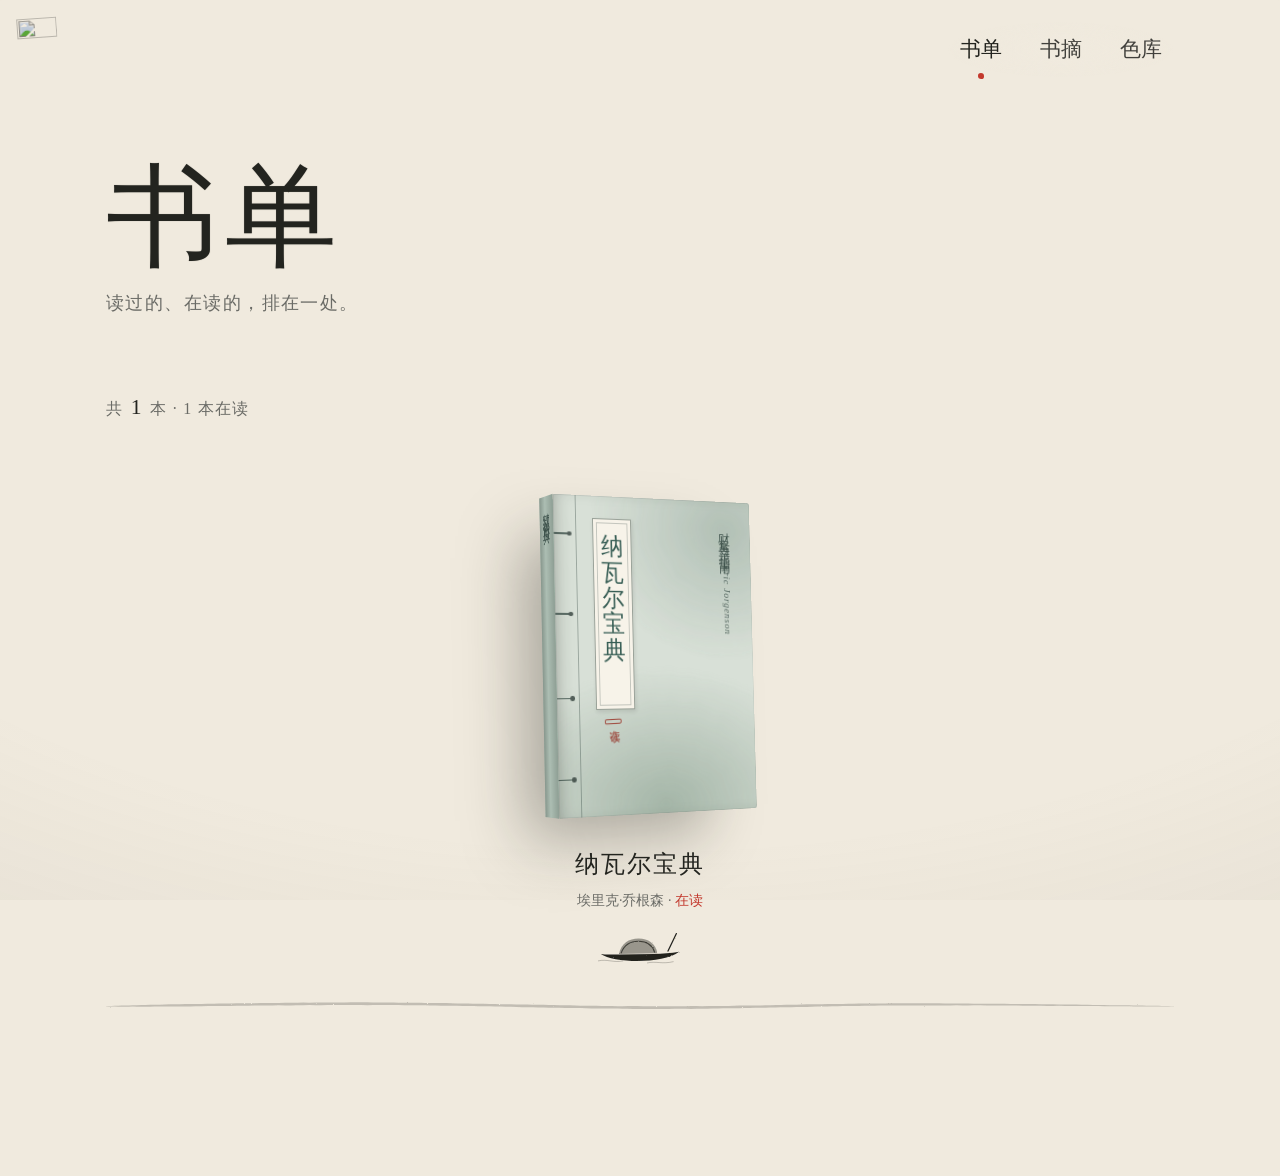
==== commit 74ddbbed: "Cache-bust assets" ====
--- a/books.html
+++ b/books.html
@@ -1,59 +1,31 @@
 <!doctype html>
 <html lang="zh-CN">
-  <head>
-    <meta charset="utf-8" />
-    <meta name="viewport" content="width=device-width, initial-scale=1" />
-    <meta
-      name="description"
-      content="审美积累，一处关于阅读、文字与色彩的私人存档。"
-    />
-    <meta name="robots" content="noindex" />
-    <meta name="theme-color" content="#f3f3eb" />
-    <title>书单 · 审美积累</title>
-    <link rel="preconnect" href="https://fonts.googleapis.com" />
-    <link rel="preconnect" href="https://fonts.gstatic.com" crossorigin />
-    <link
-      href="https://fonts.googleapis.com/css2?family=Noto+Serif+SC:wght@400;500;600;700&display=swap"
-      rel="stylesheet"
-    />
-    <link rel="stylesheet" href="css/style.css?v=ink3" />
-    <link rel="stylesheet" href="css/cover.css?v=ink3" />
-  </head>
-  <body data-page="books">
-    <a class="skip-link" href="#main">跳至内容</a>
-    <header class="masthead">
-      <a class="wordmark" href="index.html"
-        >审美积累<span class="wordmark-dot" aria-hidden="true"></span
-      ></a>
-      <nav aria-label="主要导航">
-        <a class="back-home" href="index.html">回到山水</a
-        ><a href="books.html" aria-current="page">书单</a
-        ><a href="quotes.html">书摘</a><a href="palettes.html">色库</a>
-      </nav>
-    </header>
-    <main id="main" class="archive">
-      <section class="page-intro">
-        <p class="eyebrow">私 人 藏 集 <span> / 一</span></p>
-        <h1>书单<span class="title-line" aria-hidden="true"></span></h1>
-        <p class="intro-note">在书页之间，慢慢认识世界。</p>
-      </section>
-      <div id="content" aria-busy="true">
-        <p class="loading">正在展开纸页……</p>
-      </div>
-      <noscript>请启用 JavaScript 以读取藏集数据。</noscript>
-    </main>
-    <footer>
-      <span>审美积累</span>
-      <p>所见，所读，所感。<br />慢慢积累，自有回响。</p>
-      <a href="index.html">回到山水 ↗</a>
-    </footer>
-    <dialog id="book-dialog" aria-labelledby="dialog-title">
-      <button class="dialog-close" aria-label="关闭简介" autofocus>
-        关闭 ×
-      </button>
-      <div id="dialog-content"></div>
-    </dialog>
-    <div id="announcement" class="sr-only" role="status"></div>
-    <script src="js/app.js?v=ink3" defer></script>
-  </body>
+<head>
+<meta charset="utf-8">
+<meta name="viewport" content="width=device-width, initial-scale=1, viewport-fit=cover">
+<meta name="description" content="审美积累 · 书单">
+<meta name="robots" content="noindex">
+<meta name="theme-color" content="#f0eade">
+<title>书单 · 审美积累</title>
+<link rel="icon" href="favicon.png?v=6d04da1" type="image/png">
+<link rel="apple-touch-icon" href="favicon-180.png?v=6d04da1">
+<link rel="preload" href="assets/fonts/brush.woff2?v=6d04da1" as="font" type="font/woff2" crossorigin>
+<link rel="stylesheet" href="css/base.css?v=6d04da1">
+<link rel="stylesheet" href="css/pages.css?v=6d04da1">
+</head>
+<body class="page page-books">
+<a class="seal" href="./" aria-label="滴水 · 回到首页"><img src="assets/img/seal.png" alt="" width="60" height="82"></a>
+<header class="page-head">
+  <div class="head-art" aria-hidden="true"></div>
+  <nav class="page-nav" aria-label="栏目"><a href="books.html" aria-current="page">书单</a><a href="quotes.html">书摘</a><a href="palettes.html">色库</a></nav>
+  <div class="head-text">
+    <h1 class="page-title">书单</h1>
+    <p class="page-sub">读过的、在读的，排在一处。</p>
+  </div>
+  <div class="brush-rule" aria-hidden="true"></div>
+</header>
+<main id="content" class="content" aria-busy="true"></main>
+<footer class="page-foot" aria-hidden="true"><span class="foot-stroke"></span></footer>
+<script type="module" src="js/books.js?v=6d04da1"></script>
+</body>
 </html>
--- a/css/base.css
+++ b/css/base.css
@@ -0,0 +1,50 @@
+/* 审美积累 · shared 水墨 language */
+@font-face { font-family: "Dishui Brush"; src: url("../assets/fonts/brush.woff2?v=6d04da1") format("woff2"); font-display: swap; }
+@font-face { font-family: "Dishui Serif"; src: url("../assets/fonts/serif.woff2?v=6d04da1") format("woff2"); font-weight: 300 700; font-display: swap; }
+
+:root {
+  --paper: #f0eade;
+  --paper-2: #e8e1d1;
+  --paper-3: #ddd5c2;
+  --mist: #dcddd6;
+  --celadon: #b6ccc0;
+  --celadon-2: #8fab9e;
+  --celadon-deep: #557568;
+  --stone: #767670;
+  --water: #8e9791;
+  --ink: #23241f;
+  --ink-2: #41403c;
+  --ink-3: #6a6b66;
+  --seal: #c3392d;
+  --brush: "Dishui Brush", "Ma Shan Zheng", "STXingkai", "Kaiti SC", "STKaiti", "KaiTi", serif;
+  --kai: "Kaiti SC", "STKaiti", "KaiTi", "Dishui Brush", serif;
+  --serif: "Dishui Serif", "Noto Serif SC", "Source Han Serif SC", "Songti SC", "STSong", "SimSun", serif;
+  --ease: cubic-bezier(.22, .7, .2, 1);
+  color-scheme: light;
+}
+*, *::before, *::after { box-sizing: border-box; }
+html { -webkit-text-size-adjust: 100%; }
+body {
+  margin: 0; color: var(--ink); font-family: var(--serif); font-size: 16px; line-height: 1.85;
+  background: var(--paper) url("../assets/img/paper.jpg?v=6d04da1") repeat; background-size: 512px;
+  -webkit-font-smoothing: antialiased; text-rendering: optimizeLegibility;
+}
+a { color: inherit; }
+img { max-width: 100%; display: block; }
+button, input { font: inherit; color: inherit; }
+::selection { background: rgba(182, 204, 192, .6); }
+:focus-visible { outline: 1.5px dashed var(--seal); outline-offset: 4px; }
+
+/* the stamped seal, top-left on every page — links home */
+.seal {
+  position: fixed; z-index: 30; top: max(18px, env(safe-area-inset-top)); left: max(18px, env(safe-area-inset-left));
+  width: 40px; display: block; mix-blend-mode: multiply; opacity: .94;
+  transition: transform .5s var(--ease), opacity .3s;
+  transform: rotate(-4deg);
+}
+.seal img { width: 100%; height: auto; filter: saturate(1.05) contrast(1.02); }
+.seal:hover { transform: rotate(-1deg) scale(1.06); opacity: 1; }
+@media (max-width: 640px) { .seal { width: 32px; top: max(14px, env(safe-area-inset-top)); left: max(14px, env(safe-area-inset-left)); } }
+
+.sr-only { position: absolute; width: 1px; height: 1px; overflow: hidden; clip: rect(0 0 0 0); white-space: nowrap; }
+@media (prefers-reduced-motion: reduce) { *, *::before, *::after { animation-duration: .01ms !important; animation-iteration-count: 1 !important; transition-duration: .01ms !important; } }
--- a/css/pages.css
+++ b/css/pages.css
@@ -0,0 +1,241 @@
+/* 书单 / 书摘 / 色库 — rice paper, ink, celadon, seal red */
+.page { min-height: 100vh; overflow-x: hidden; }
+.page::before { /* faint ink vignette at the paper edges */
+  content: ""; position: fixed; inset: 0; pointer-events: none; z-index: -1;
+  background: radial-gradient(120% 90% at 50% 40%, transparent 60%, rgba(120, 112, 92, .10) 100%);
+}
+
+/* ---------- header ---------- */
+.page-head { position: relative; max-width: 1180px; margin: 0 auto; padding: 0 clamp(20px, 5vw, 56px); min-height: clamp(230px, 34vw, 360px); display: flex; flex-direction: column; justify-content: flex-end; }
+.head-art {
+  position: absolute; top: 0; right: calc(50% - 50vw); width: min(72vw, 1080px); height: 100%; z-index: 0;
+  background: center / cover no-repeat; mix-blend-mode: multiply; opacity: .9;
+  -webkit-mask-image: linear-gradient(to left, #000 35%, transparent 96%), linear-gradient(to top, transparent 2%, #000 40%);
+  -webkit-mask-composite: source-in; mask-image: linear-gradient(to left, #000 35%, transparent 96%), linear-gradient(to top, transparent 2%, #000 40%); mask-composite: intersect;
+}
+.page-books .head-art { background-image: url("../assets/img/band-cliff.webp?v=6d04da1"); background-position: 30% 30%; }
+.page-quotes .head-art { background-image: url("../assets/img/band-mountains.webp?v=6d04da1"); background-position: 80% 65%; }
+.page-palettes .head-art { background-image: url("../assets/img/band-water.webp?v=6d04da1"); }
+.page-nav { position: absolute; padding: 4px 10px; border-radius: 40px; background: radial-gradient(closest-side, rgba(240, 234, 222, .85), rgba(240, 234, 222, 0)); top: max(22px, env(safe-area-inset-top)); right: clamp(20px, 5vw, 56px); display: flex; gap: clamp(18px, 3vw, 34px); z-index: 2; }
+.page-nav a { font-family: var(--brush); font-size: 21px; text-decoration: none; color: var(--ink-2); position: relative; padding: 4px 2px; transition: color .3s; }
+.page-nav a:hover { color: var(--ink); }
+.page-nav a[aria-current="page"] { color: var(--ink); }
+.page-nav a[aria-current="page"]::after { content: ""; position: absolute; left: 50%; bottom: -6px; width: 6px; height: 6px; margin-left: -3px; border-radius: 48% 52% 45% 55%; background: var(--seal); }
+.head-text { position: relative; z-index: 1; padding-bottom: 14px; }
+.page-title { font-family: var(--brush); font-weight: 400; font-size: clamp(64px, 9vw, 112px); line-height: 1; margin: 0 0 14px; letter-spacing: .06em; color: var(--ink); text-shadow: 0 0 1px rgba(35, 36, 31, .4); }
+.page-sub { margin: 0; font-family: var(--kai); color: var(--ink-3); font-size: clamp(15px, 1.6vw, 18px); letter-spacing: .08em; }
+.brush-rule { height: 18px; background: url("../assets/img/brush-line.png?v=6d04da1") left center / 100% 100% no-repeat; opacity: .78; margin-top: 8px; }
+
+.content { max-width: 1180px; margin: 0 auto; padding: 28px clamp(20px, 5vw, 56px) 40px; }
+.lede { font-family: var(--kai); color: var(--ink-3); letter-spacing: .08em; margin: 0 0 18px; }
+.lede b { font-family: var(--brush); font-weight: 400; font-size: 1.35em; color: var(--ink); margin: 0 .1em; }
+.page-foot { padding: 40px 0 64px; display: flex; justify-content: center; }
+.foot-stroke { width: min(320px, 60vw); height: 14px; background: url("../assets/img/brush-short.png?v=6d04da1") center / 100% 100% no-repeat; opacity: .45; }
+
+@keyframes ink-in { from { opacity: 0; transform: translateY(14px); filter: blur(5px); } to { opacity: 1; transform: none; filter: none; } }
+
+.empty { text-align: center; padding: 56px 16px 32px; }
+.empty svg { width: 96px; height: 96px; margin: 0 auto 10px; display: block; opacity: .8; }
+.empty-t { font-family: var(--brush); font-size: 26px; margin: 0 0 6px; }
+.empty-s { font-family: var(--kai); color: var(--ink-3); margin: 0 auto; max-width: 30em; }
+.sample-badge {
+  position: absolute; top: 34px; right: 0; z-index: 2;
+  font-family: var(--brush); font-size: 15px; line-height: 1; color: var(--seal);
+  padding: 5px 7px 4px; border: 1.6px solid currentColor; border-radius: 5px 3px 6px 4px;
+  transform: rotate(-7deg); mix-blend-mode: multiply; opacity: .88; letter-spacing: .1em;
+}
+.viz-ink { fill: var(--ink); }
+.viz-ink.faint { opacity: .3; }
+.viz-wash { fill: var(--celadon); opacity: .42; }
+.viz-dot { fill: var(--seal); }
+.viz-t { fill: var(--ink); font-family: var(--kai); }
+.viz-edge-t { fill: var(--ink-3); }
+.viz-head { font-family: var(--brush); }
+
+.toast {
+  position: fixed; left: 50%; bottom: max(28px, env(safe-area-inset-bottom)); z-index: 60; pointer-events: none;
+  transform: translate(-50%, 16px); opacity: 0; transition: opacity .3s, transform .4s var(--ease);
+  background: var(--seal); color: #f7efe4; font-family: var(--kai); font-size: 15px; letter-spacing: .06em;
+  padding: 9px 20px 8px; border-radius: 46% 54% 50% 50% / 62% 52% 48% 40%; box-shadow: 0 8px 22px -10px rgba(120, 30, 20, .6);
+}
+.toast.show { opacity: 1; transform: translate(-50%, 0); }
+
+/* ---------- 书单 ---------- */
+.page-books { cursor: url("../assets/ui/drop-cursor.svg?v=6d04da1") 12 12, auto; }
+.page-books a, .page-books button { cursor: url("../assets/ui/drop-cursor.svg?v=6d04da1") 12 12, pointer; }
+.ripple-layer { position: fixed; inset: 0; width: 100%; height: 100%; pointer-events: none; z-index: 20; }
+.shelf { list-style: none; margin: 0; padding: 36px 0 0; display: flex; flex-wrap: wrap; justify-content: center; gap: 64px clamp(36px, 6vw, 88px); }
+.book-item { --bw: 218px; --bh: 312px; --th: 34px; --c: 0px; display: flex; flex-direction: column; align-items: center; width: calc(var(--bw) + 40px); animation: ink-in 1s var(--ease) both; animation-delay: calc(var(--i) * 90ms + 150ms); }
+.book { background: none; border: 0; padding: 18px 10px 0 30px; perspective: 1500px; display: block; -webkit-tap-highlight-color: transparent; }
+.book-3d { position: relative; display: block; width: var(--bw); height: var(--bh); transform-style: preserve-3d; transform: rotateY(26deg) rotateX(3deg); transition: transform .9s var(--ease); }
+.book:hover .book-3d, .book:focus-visible .book-3d { transform: rotateY(16deg) rotateX(2deg) translateY(-6px); }
+.book-3d > span { position: absolute; display: block; }
+.b-front { inset: 0; transform: translateZ(calc(var(--th) / 2)); background: var(--bg); overflow: hidden; border-radius: 1px 3px 3px 1px;
+  clip-path: polygon(0 0, 100% 0, 100% calc(100% - var(--c)), calc(100% - var(--c)) 100%, 0 100%);
+  box-shadow: inset 0 0 0 1px rgba(35, 36, 31, .08), inset 10px 0 18px -10px rgba(35, 36, 31, .35); }
+.b-under { inset: 2px 3px 3px 2px; transform: translateZ(calc(var(--th) / 2 - 1.5px)); background: #f6f1e6 url("../assets/img/paper.jpg?v=6d04da1") 0 0 / 256px; border-radius: 1px 2px 2px 1px; overflow: hidden; }
+.b-under-lines { position: absolute; right: 12%; top: 50%; bottom: 10%; width: 46%; background: repeating-linear-gradient(90deg, rgba(35, 36, 31, .22) 0 1px, transparent 1px 13px); opacity: .55; }
+.b-back { inset: 0; transform: translateZ(calc(var(--th) / -2)) rotateY(180deg); background: var(--sp); box-shadow: 30px 30px 60px -10px rgba(35, 36, 31, .35); }
+.b-spine { top: 0; left: calc(var(--th) / -2); width: var(--th); height: 100%; transform: rotateY(-90deg); background: linear-gradient(90deg, rgba(0, 0, 0, .18), rgba(255, 255, 255, .08) 40%, rgba(0, 0, 0, .14)), var(--sp); display: flex; align-items: center; justify-content: center; }
+.b-spine-title { writing-mode: vertical-rl; font-family: var(--brush); color: var(--tx); font-size: calc(var(--th) * .5); letter-spacing: .2em; opacity: .85; }
+.b-pages { top: 3px; left: calc(100% - var(--th) / 2 - 2px); width: calc(var(--th) - 2px); height: calc(100% - 6px); transform: rotateY(90deg); background: repeating-linear-gradient(90deg, #f6f1e5 0 1px, #ded6c4 1px 2px, #efe9db 2px 3px); box-shadow: inset 0 0 6px rgba(35, 36, 31, .25); }
+.b-wash { position: absolute; inset: -10%; mix-blend-mode: multiply; filter: url(#ink-bleed); opacity: .85; }
+.b-art { position: absolute; left: 11%; right: 0; bottom: 0; height: 42%; background: url("../assets/img/band-mountains.webp?v=6d04da1") 70% 60% / cover no-repeat; mix-blend-mode: multiply; opacity: .5; filter: saturate(.8);
+  -webkit-mask-image: linear-gradient(to top, #000 30%, transparent); mask-image: linear-gradient(to top, #000 30%, transparent); }
+.b-grain { position: absolute; inset: 0; background: url("../assets/img/grain.png?v=6d04da1") 0 0 / 220px; mix-blend-mode: overlay; opacity: .55; }
+.b-bind { position: absolute; left: 0; top: 0; bottom: 0; width: 11%; border-right: 1px solid color-mix(in srgb, var(--tx) 35%, transparent); }
+.b-bind i { position: absolute; left: 0; width: 72%; height: 1.6px; background: var(--tx); opacity: .7; border-radius: 1px; }
+.b-bind i::after { content: ""; position: absolute; right: -2px; top: -1.4px; width: 4.4px; height: 4.4px; border-radius: 50%; background: color-mix(in srgb, var(--tx) 70%, #000); }
+.b-label { left: 19%; top: 7%; width: 19%; height: 60%; position: absolute; background: #f7f3e9; display: flex; justify-content: center; padding-top: 7%; box-shadow: inset 0 0 0 1px color-mix(in srgb, var(--tx) 45%, transparent), inset 0 0 0 4px #f7f3e9, inset 0 0 0 5px color-mix(in srgb, var(--tx) 25%, transparent), 1px 2px 4px rgba(35, 36, 31, .12); }
+.b-label-t { display: flex; flex-direction: column; align-items: center; font-family: var(--brush); color: var(--ti); font-size: calc(var(--bw) * .108); line-height: 1.08; }
+.b-meta { position: absolute; right: 9%; top: 7%; display: flex; flex-direction: column; align-items: flex-end; gap: 6px; }
+.b-sub { writing-mode: vertical-rl; font-family: var(--kai); color: var(--tx); font-size: calc(var(--bw) * .058); letter-spacing: .38em; opacity: .85; }
+.b-auth { writing-mode: vertical-rl; font-family: Georgia, "Times New Roman", serif; font-style: italic; color: var(--tx); font-size: calc(var(--bw) * .045); letter-spacing: .08em; opacity: .7; margin-top: 4px; }
+.b-stamp { position: absolute; left: 23%; top: 70%; font-family: var(--brush); font-size: calc(var(--bw) * .052); color: var(--seal); border: 1.3px solid var(--seal); padding: 2px 2px 1px; line-height: 1.05; writing-mode: vertical-rl; border-radius: 2px; mix-blend-mode: multiply; opacity: .85; transform: rotate(-3deg); }
+.b-curl { right: 0; bottom: 0; width: var(--c); height: var(--c); transform: translateZ(calc(var(--th) / 2 + .6px));
+  background: linear-gradient(315deg, transparent 50%, rgba(80, 72, 55, .55) 50%, #f9f6ee 53%, #f1ebde 66%, #e2d9c5 84%, #cfc4ab 100%);
+  filter: drop-shadow(-3px -3px 4px rgba(35, 36, 31, .3)); pointer-events: none; border-top-left-radius: 0 0; }
+.b-probe { right: 4px; bottom: 4px; width: 1px; height: 1px; transform: translateZ(calc(var(--th) / 2)); }
+.book-cap { text-align: center; margin-top: 30px; }
+.book-name { font-family: var(--brush); font-size: 24px; margin: 0; letter-spacing: .08em; }
+.book-by { margin: 2px 0 0; font-family: var(--kai); font-size: 14px; color: var(--ink-3); }
+.book-by .st { color: var(--seal); }
+.boat { display: inline-flex; align-items: center; gap: 8px; color: var(--ink); text-decoration: none; position: relative; margin-top: 10px; padding: 6px 10px; }
+.boat svg { width: 84px; height: 38px; animation: bob 4.2s ease-in-out infinite; transform-origin: 50% 80%; transition: translate .6s var(--ease); }
+.boat:hover svg, .boat:focus-visible svg { translate: 10px 0; }
+.boat-tip { position: absolute; left: 50%; top: 100%; transform: translateX(-50%); font-family: var(--kai); font-size: 13px; color: var(--ink-3); white-space: nowrap; opacity: 0; transition: opacity .3s; }
+.boat:hover .boat-tip, .boat:focus-visible .boat-tip { opacity: 1; }
+@media (hover: none) { .boat-tip { opacity: .75; } }
+@keyframes bob { 0%, 100% { transform: translateY(0) rotate(-1.5deg); } 50% { transform: translateY(-3px) rotate(1.5deg); } }
+.shelf-water { display: block; width: 100%; height: 26px; color: var(--ink); opacity: .22; margin-top: 18px; }
+
+.ink-dialog { border: 0; padding: 0; background: transparent; width: min(660px, calc(100vw - 28px)); max-height: calc(100dvh - 40px); overflow: visible; color: var(--ink); filter: drop-shadow(0 26px 40px rgba(35, 36, 31, .2)); }
+.ink-dialog::backdrop { background: rgba(240, 234, 222, .66); -webkit-backdrop-filter: blur(5px); backdrop-filter: blur(5px); }
+.ink-dialog[open] { animation: dlg-in .55s var(--ease) both; }
+.ink-dialog.closing { animation: dlg-out .26s ease both; }
+@keyframes dlg-in { from { opacity: 0; transform: translateY(16px) scale(.98); filter: blur(6px) drop-shadow(0 26px 40px rgba(35, 36, 31, 0)); } }
+@keyframes dlg-out { to { opacity: 0; transform: translateY(8px); } }
+.dlg-paper { position: relative; background: var(--paper) url("../assets/img/paper.jpg?v=6d04da1") 0 0 / 512px; padding: clamp(40px, 7vw, 64px) clamp(28px, 7vw, 68px) clamp(36px, 6vw, 56px); max-height: calc(100dvh - 40px); overflow: auto;
+  -webkit-mask: url("../assets/img/wash-mask.png?v=6d04da1") 0 0 / 100% 100%; mask: url("../assets/img/wash-mask.png?v=6d04da1") 0 0 / 100% 100%; }
+.dlg-close { position: absolute; top: clamp(22px, 4vw, 34px); right: clamp(22px, 4vw, 40px); background: none; border: 0; font-family: var(--brush); font-size: 19px; color: var(--ink-3); padding: 4px 6px; }
+.dlg-close:hover { color: var(--seal); }
+.dlg-kicker { margin: 0; font-family: var(--kai); color: var(--seal); letter-spacing: .3em; font-size: 14px; }
+.dlg-title { font-family: var(--brush); font-weight: 400; font-size: clamp(40px, 7vw, 58px); line-height: 1.1; margin: 6px 0 4px; }
+.dlg-orig { margin: 0; color: var(--ink-3); font-size: 14px; letter-spacing: .04em; }
+.dlg-rule { width: 100%; height: 12px; color: var(--ink); opacity: .7; margin: 16px 0 12px; }
+.dlg-summary { font-size: 17px; line-height: 2; margin: 0 0 18px; text-align: justify; }
+.dlg-meta { margin: 0 0 18px; display: grid; grid-template-columns: repeat(2, minmax(0, 1fr)); gap: 6px 22px; }
+.dlg-meta div { display: flex; gap: 12px; align-items: baseline; }
+.dlg-meta dt { font-family: var(--brush); color: var(--celadon-deep); font-size: 17px; flex: none; }
+.dlg-meta dd { margin: 0; font-size: 15px; }
+.boat-lg { margin-left: -10px; font-family: var(--brush); font-size: 20px; }
+.boat-lg svg { width: 78px; height: 35px; }
+
+/* ---------- 书摘 ---------- */
+.page-quotes, .page-quotes a, .page-quotes button { cursor: url("../assets/ui/brush-cursor.svg?v=6d04da1") 2 30, auto; }
+.page-quotes input { cursor: text; }
+.ink-trail { position: fixed; inset: 0; width: 100%; height: 100%; pointer-events: none; z-index: 25; mix-blend-mode: multiply; }
+.q-tools { display: grid; gap: 14px; margin-bottom: 8px; }
+.q-books { display: flex; flex-wrap: wrap; gap: 6px 26px; }
+.q-books button { background: none; border: 0; padding: 6px 2px 12px; font-family: var(--brush); font-size: 23px; color: var(--ink-3); position: relative; transition: color .3s; }
+.q-books button:hover { color: var(--ink); }
+.q-books button[aria-checked="true"] { color: var(--ink); }
+.q-books button::after { content: ""; position: absolute; left: -6%; right: -6%; bottom: 0; height: 9px; background: url("../assets/img/brush-short.png?v=6d04da1") center / 100% 100% no-repeat; opacity: 0; transform: scaleX(.3); transform-origin: left; transition: opacity .4s, transform .6s var(--ease); }
+.q-books button[aria-checked="true"]::after { opacity: .8; transform: none; }
+.q-books button[aria-checked="true"]::before { content: ""; position: absolute; right: -9px; top: 6px; width: 6px; height: 6px; border-radius: 48% 52% 45% 55%; background: var(--seal); }
+.q-search { display: flex; align-items: center; gap: 10px; max-width: 560px; padding: 4px 4px 10px; background: url("../assets/img/brush-line.png?v=6d04da1") left bottom / 100% 9px no-repeat; color: var(--ink-2); }
+.q-search svg { width: 22px; height: 22px; flex: none; }
+.q-search input { flex: 1; min-width: 0; background: transparent; border: 0; outline: none; font-family: var(--kai); font-size: 18px; padding: 6px 0; color: var(--ink); }
+.q-search input::placeholder { color: rgba(65, 64, 60, .5); }
+.q-search:focus-within { background-size: 100% 12px; }
+.q-search input::-webkit-search-cancel-button { filter: grayscale(1); opacity: .5; }
+.q-count { margin: 4px 0 0; font-family: var(--kai); font-size: 14px; color: var(--ink-3); letter-spacing: .06em; }
+.quote { position: relative; display: grid; grid-template-columns: minmax(0, 1fr) minmax(0, 1.08fr); gap: clamp(28px, 5vw, 72px); padding: 56px 0 44px; animation: ink-in 1s var(--ease) both; animation-delay: calc(var(--i) * 90ms + 100ms); }
+.q-text { margin: 0; position: relative; padding: 6px 0 0 1.1em; }
+.q-text::before { content: ""; position: absolute; left: 0; top: .5em; bottom: .3em; width: 3px; background: var(--seal); border-radius: 2px; opacity: .8; -webkit-mask: url("../assets/img/brush-short.png?v=6d04da1") center / 100% 100%; }
+.q-text p { margin: 0; font-family: var(--kai); font-size: clamp(24px, 2.6vw, 32px); line-height: 1.75; letter-spacing: .04em; }
+.q-text p::before { content: "「"; color: var(--celadon-deep); margin-left: -.5em; }
+.q-text p::after { content: "」"; color: var(--celadon-deep); }
+.q-src { margin: 20px 0 0 1.1em; font-size: 14px; color: var(--ink-3); }
+.q-date { margin-left: 1em; opacity: .8; }
+.q-tags { margin: 10px 0 0 1.1em; display: flex; flex-wrap: wrap; gap: 6px 14px; }
+.q-tags span { font-family: var(--kai); font-size: 14px; color: var(--celadon-deep); }
+.q-tags span::before { content: "·"; margin-right: 4px; color: var(--seal); }
+.q-sec { margin-bottom: 22px; }
+.q-sec h3 { font-family: var(--brush); font-weight: 400; font-size: 22px; margin: 0 0 6px; display: flex; align-items: center; gap: 10px; }
+.q-sec h3::after { content: ""; flex: 0 0 72px; height: 8px; background: url("../assets/img/brush-short.png?v=6d04da1") center / 100% 100% no-repeat; opacity: .35; }
+.q-sec p { margin: 0; font-size: 16px; text-align: justify; }
+.q-points { margin: 0; padding: 0; list-style: none; counter-reset: k; }
+.q-points li { counter-increment: k; position: relative; padding-left: 2.1em; margin: 4px 0; font-size: 16px; }
+.q-points li::before { content: counter(k, cjk-decimal); position: absolute; left: 0; top: 0; font-family: var(--brush); color: var(--celadon-deep); font-size: 18px; width: 1.4em; text-align: center; }
+.viz { margin: 26px 0 0; }
+.viz figcaption { font-family: var(--brush); font-size: 19px; color: var(--ink-2); margin-bottom: 4px; }
+.viz figcaption::before { content: ""; display: inline-block; width: 7px; height: 7px; border-radius: 48% 52% 45% 55%; background: var(--seal); margin-right: 8px; vertical-align: middle; }
+.viz svg { width: 100%; height: auto; display: block; overflow: visible; }
+.q-divider { height: 16px; background: url("../assets/img/brush-line.png?v=6d04da1") center / 92% 100% no-repeat; opacity: .45; }
+
+/* ---------- 色库 ---------- */
+.zone-nav { display: flex; gap: 30px; margin: 0 0 8px; }
+.zone-nav a { font-family: var(--brush); font-size: 22px; text-decoration: none; color: var(--ink-2); }
+.zone-nav small { font-family: var(--serif); font-size: 12px; color: var(--seal); margin-left: 4px; vertical-align: super; }
+.zone { padding-top: 56px; scroll-margin-top: 24px; }
+.zone-head { position: relative; display: grid; grid-template-columns: auto 1fr; align-items: end; gap: 0 22px; margin-bottom: 26px; }
+.zone-head::before { content: ""; position: absolute; left: -40px; top: -30px; width: 260px; height: 150px; z-index: -1; background: radial-gradient(closest-side, rgba(182, 204, 192, .55), rgba(182, 204, 192, 0)); filter: url(#ink-bleed); }
+.zone-t { grid-row: span 2; font-family: var(--brush); font-weight: 400; font-size: clamp(54px, 7vw, 76px); line-height: 1; margin: 0; }
+.zone-en { margin: 0; font-size: 12px; letter-spacing: .32em; text-transform: uppercase; color: var(--ink-3); font-family: Georgia, serif; }
+.zone-note { margin: 0; font-family: var(--kai); color: var(--ink-3); }
+.cat { margin-top: 18px; }
+.cat-t { font-family: var(--kai); font-weight: 400; font-size: 17px; letter-spacing: .14em; color: var(--ink-2); margin: 0 0 24px; display: flex; align-items: center; gap: 14px; }
+.cat-t::before { content: ""; width: 8px; height: 8px; border-radius: 48% 52% 45% 55%; background: var(--celadon-deep); }
+.cat-t::after { content: ""; flex: 1; height: 10px; background: url("../assets/img/brush-line.png?v=6d04da1") left center / 100% 100% no-repeat; opacity: .28; }
+.pi-grid { display: grid; gap: 72px; }
+.pi { position: relative; display: grid; grid-template-columns: minmax(0, 1.2fr) minmax(0, 1fr); gap: clamp(28px, 5vw, 64px); align-items: center; animation: ink-in 1s var(--ease) both; animation-delay: calc(var(--i) * 90ms + 150ms); }
+.pi:nth-child(even) .pi-art { order: 2; }
+.pi .sample-badge { top: -6px; right: 4px; }
+.pi-mount { position: relative; padding: clamp(18px, 3vw, 34px); background: #f7f3ea url("../assets/img/paper.jpg?v=6d04da1") 0 0 / 320px; box-shadow: inset 0 0 40px rgba(120, 110, 90, .08);
+  -webkit-mask: url("../assets/img/wash-mask.png?v=6d04da1") 0 0 / 100% 100%; mask: url("../assets/img/wash-mask.png?v=6d04da1") 0 0 / 100% 100%; }
+.pi-frame { position: relative; box-shadow: 0 22px 34px -24px rgba(35, 36, 31, .55), 0 0 0 1px rgba(35, 36, 31, .06); background: var(--paper-2); }
+.pi-frame img { width: 100%; height: auto; max-height: 72vh; object-fit: contain; }
+.pi-frame iframe { width: 100%; aspect-ratio: 4 / 3; border: 0; display: block; background: #fff; }
+.pi-blank { aspect-ratio: 4 / 3; display: grid; place-items: center; font-family: var(--brush); font-size: 28px; color: var(--ink-3); }
+.pi-type { position: absolute; left: 10px; top: 10px; font-size: 11px; letter-spacing: .2em; background: var(--ink); color: var(--paper); padding: 3px 8px; }
+.pi-bar { display: flex; height: 18px; margin: 4px 6% 0; -webkit-mask: url("../assets/img/brush-wide.png?v=6d04da1") center / 100% 100% no-repeat; mask: url("../assets/img/brush-wide.png?v=6d04da1") center / 100% 100% no-repeat; }
+.pi-kicker { margin: 0; font-family: var(--kai); color: var(--celadon-deep); letter-spacing: .16em; font-size: 14px; }
+.pi-title { font-family: var(--brush); font-weight: 400; font-size: clamp(32px, 3.6vw, 42px); line-height: 1.15; margin: 6px 0 10px; }
+.pi-note { margin: 0 0 12px; color: var(--ink-2); }
+.swatches { list-style: none; margin: 18px 0 0; padding: 0; display: grid; grid-template-columns: repeat(auto-fill, minmax(78px, 1fr)); gap: 20px 10px; }
+.sw { background: none; border: 0; padding: 0; display: flex; flex-direction: column; align-items: center; gap: 2px; width: 100%; position: relative; }
+.sw-dab { width: 62px; height: 62px; background: var(--c); -webkit-mask: url("../assets/img/dab.png?v=6d04da1") center / 100% 100%; mask: url("../assets/img/dab.png?v=6d04da1") center / 100% 100%; transition: transform .5s var(--ease); margin-bottom: 6px; }
+.sw-dab.light { filter: drop-shadow(0 0 .6px rgba(35, 36, 31, .55)); }
+.sw:hover .sw-dab, .sw:focus-visible .sw-dab { transform: scale(1.08) rotate(-6deg); }
+.sw-name { font-family: var(--kai); font-size: 15px; }
+.sw-hex { font-size: 12px; letter-spacing: .08em; color: var(--ink-3); font-variant-numeric: tabular-nums; font-family: ui-monospace, "SF Mono", Menlo, monospace; }
+.sw.copied .sw-hex { color: var(--seal); }
+.pi-link { display: inline-block; margin-top: 18px; font-family: var(--brush); font-size: 19px; color: var(--ink); text-decoration: none; background: url("../assets/img/brush-short.png?v=6d04da1") left bottom / 100% 6px no-repeat; padding-bottom: 4px; }
+.pi-date { margin: 14px 0 0; font-size: 13px; color: var(--ink-3); }
+
+/* ---------- small screens ---------- */
+@media (max-width: 760px) {
+  .quote { grid-template-columns: 1fr; padding-top: 46px; gap: 26px; }
+  .pi { grid-template-columns: 1fr; }
+  .pi:nth-child(even) .pi-art { order: 0; }
+}
+@media (max-width: 640px) {
+  .page-head { min-height: 250px; }
+  .head-art { width: 100%; opacity: .75; -webkit-mask-image: linear-gradient(to left, #000 30%, transparent 100%), linear-gradient(to top, transparent 10%, #000 60%); mask-image: linear-gradient(to left, #000 30%, transparent 100%), linear-gradient(to top, transparent 10%, #000 60%); }
+  .page-nav { top: max(18px, env(safe-area-inset-top)); gap: 18px; }
+  .page-nav a { font-size: 19px; }
+  .shelf { gap: 40px 8px; justify-content: space-around; }
+  .book-item { --bw: 132px; --bh: 189px; --th: 22px; width: calc(var(--bw) + 34px); }
+  .book { padding: 12px 6px 0 22px; }
+  .book-name { font-size: 20px; }
+  .book-cap { margin-top: 22px; }
+  .shelf:has(> :only-child) .book-item { --bw: 188px; --bh: 270px; --th: 30px; width: calc(var(--bw) + 40px); }
+  .dlg-meta { grid-template-columns: 1fr; }
+  .q-books button { font-size: 21px; }
+  .q-text p { font-size: 23px; }
+  .zone-head { grid-template-columns: 1fr; }
+  .zone-t { grid-row: auto; margin-bottom: 6px; }
+  .swatches { grid-template-columns: repeat(auto-fill, minmax(70px, 1fr)); }
+  .sw-dab { width: 54px; height: 54px; }
+}
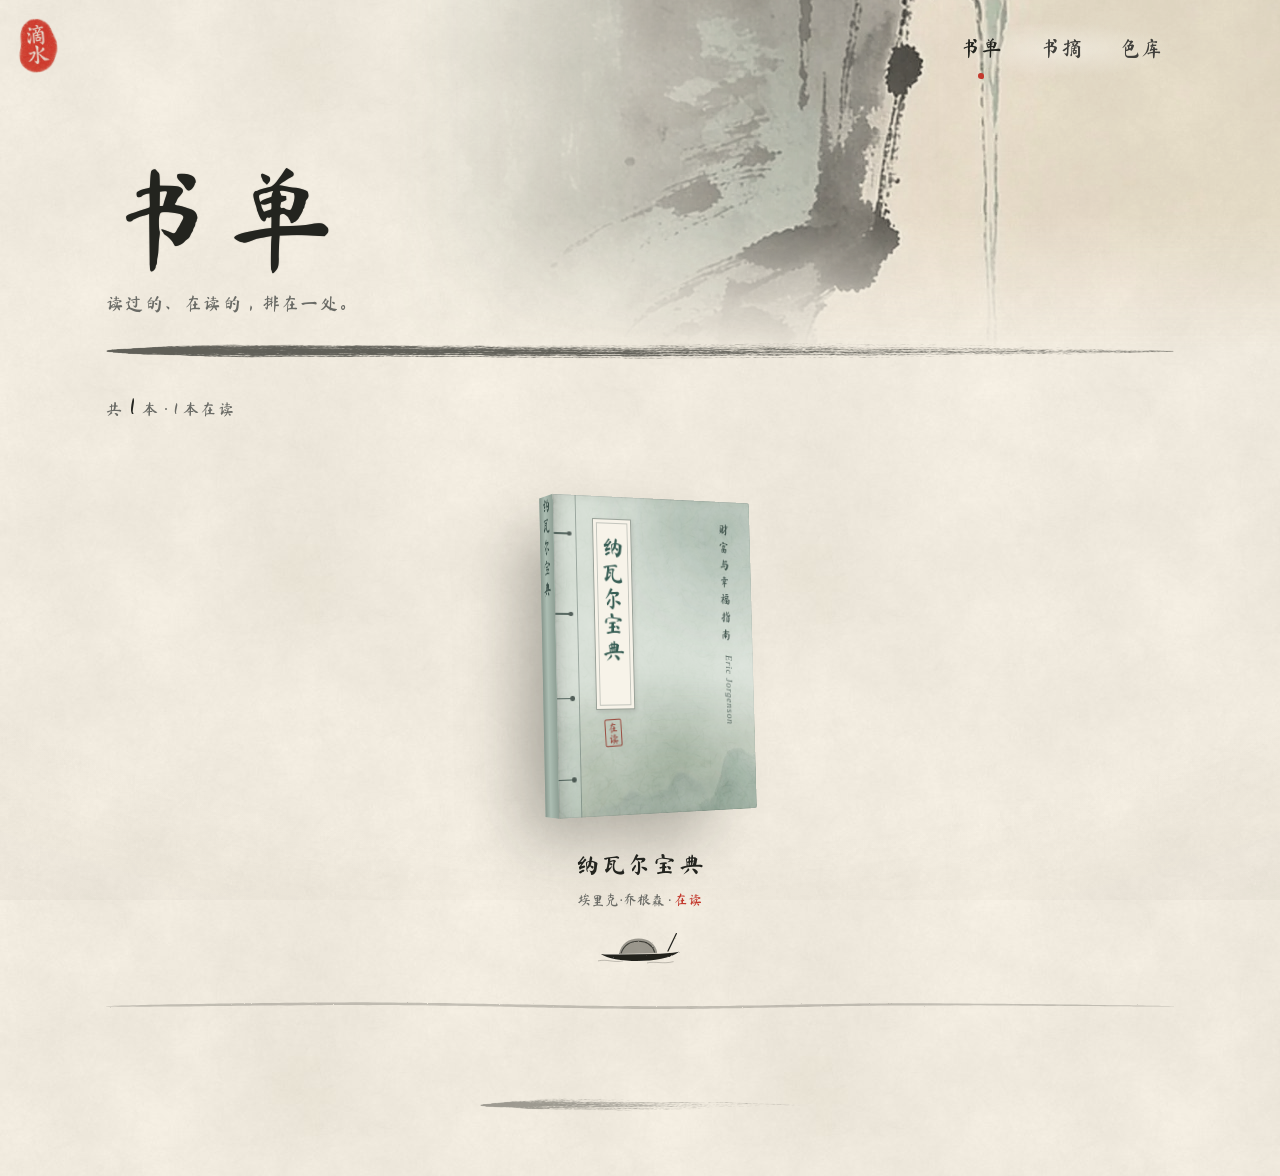
==== commit 6d04da17: "Rebuild as living ink painting: GPU water, gravity drips, ink-styled sections" ====
--- a/books.html
+++ b/books.html
@@ -7,11 +7,11 @@
 <meta name="robots" content="noindex">
 <meta name="theme-color" content="#f0eade">
 <title>书单 · 审美积累</title>
-<link rel="icon" href="favicon.png?v=6d04da1" type="image/png">
-<link rel="apple-touch-icon" href="favicon-180.png?v=6d04da1">
-<link rel="preload" href="assets/fonts/brush.woff2?v=6d04da1" as="font" type="font/woff2" crossorigin>
-<link rel="stylesheet" href="css/base.css?v=6d04da1">
-<link rel="stylesheet" href="css/pages.css?v=6d04da1">
+<link rel="icon" href="favicon.png?v=dev" type="image/png">
+<link rel="apple-touch-icon" href="favicon-180.png?v=dev">
+<link rel="preload" href="assets/fonts/brush.woff2?v=dev" as="font" type="font/woff2" crossorigin>
+<link rel="stylesheet" href="css/base.css?v=dev">
+<link rel="stylesheet" href="css/pages.css?v=dev">
 </head>
 <body class="page page-books">
 <a class="seal" href="./" aria-label="滴水 · 回到首页"><img src="assets/img/seal.png" alt="" width="60" height="82"></a>
@@ -26,6 +26,6 @@
 </header>
 <main id="content" class="content" aria-busy="true"></main>
 <footer class="page-foot" aria-hidden="true"><span class="foot-stroke"></span></footer>
-<script type="module" src="js/books.js?v=6d04da1"></script>
+<script type="module" src="js/books.js?v=dev"></script>
 </body>
 </html>
--- a/css/base.css
+++ b/css/base.css
@@ -1,6 +1,6 @@
 /* 审美积累 · shared 水墨 language */
-@font-face { font-family: "Dishui Brush"; src: url("../assets/fonts/brush.woff2?v=6d04da1") format("woff2"); font-display: swap; }
-@font-face { font-family: "Dishui Serif"; src: url("../assets/fonts/serif.woff2?v=6d04da1") format("woff2"); font-weight: 300 700; font-display: swap; }
+@font-face { font-family: "Dishui Brush"; src: url("../assets/fonts/brush.woff2?v=dev") format("woff2"); font-display: swap; }
+@font-face { font-family: "Dishui Serif"; src: url("../assets/fonts/serif.woff2?v=dev") format("woff2"); font-weight: 300 700; font-display: swap; }
 
 :root {
   --paper: #f0eade;
@@ -26,7 +26,7 @@
 html { -webkit-text-size-adjust: 100%; }
 body {
   margin: 0; color: var(--ink); font-family: var(--serif); font-size: 16px; line-height: 1.85;
-  background: var(--paper) url("../assets/img/paper.jpg?v=6d04da1") repeat; background-size: 512px;
+  background: var(--paper) url("../assets/img/paper.jpg?v=dev") repeat; background-size: 512px;
   -webkit-font-smoothing: antialiased; text-rendering: optimizeLegibility;
 }
 a { color: inherit; }
--- a/css/pages.css
+++ b/css/pages.css
@@ -13,9 +13,9 @@
   -webkit-mask-image: linear-gradient(to left, #000 35%, transparent 96%), linear-gradient(to top, transparent 2%, #000 40%);
   -webkit-mask-composite: source-in; mask-image: linear-gradient(to left, #000 35%, transparent 96%), linear-gradient(to top, transparent 2%, #000 40%); mask-composite: intersect;
 }
-.page-books .head-art { background-image: url("../assets/img/band-cliff.webp?v=6d04da1"); background-position: 30% 30%; }
-.page-quotes .head-art { background-image: url("../assets/img/band-mountains.webp?v=6d04da1"); background-position: 80% 65%; }
-.page-palettes .head-art { background-image: url("../assets/img/band-water.webp?v=6d04da1"); }
+.page-books .head-art { background-image: url("../assets/img/band-cliff.webp?v=dev"); background-position: 30% 30%; }
+.page-quotes .head-art { background-image: url("../assets/img/band-mountains.webp?v=dev"); background-position: 80% 65%; }
+.page-palettes .head-art { background-image: url("../assets/img/band-water.webp?v=dev"); }
 .page-nav { position: absolute; padding: 4px 10px; border-radius: 40px; background: radial-gradient(closest-side, rgba(240, 234, 222, .85), rgba(240, 234, 222, 0)); top: max(22px, env(safe-area-inset-top)); right: clamp(20px, 5vw, 56px); display: flex; gap: clamp(18px, 3vw, 34px); z-index: 2; }
 .page-nav a { font-family: var(--brush); font-size: 21px; text-decoration: none; color: var(--ink-2); position: relative; padding: 4px 2px; transition: color .3s; }
 .page-nav a:hover { color: var(--ink); }
@@ -24,13 +24,13 @@
 .head-text { position: relative; z-index: 1; padding-bottom: 14px; }
 .page-title { font-family: var(--brush); font-weight: 400; font-size: clamp(64px, 9vw, 112px); line-height: 1; margin: 0 0 14px; letter-spacing: .06em; color: var(--ink); text-shadow: 0 0 1px rgba(35, 36, 31, .4); }
 .page-sub { margin: 0; font-family: var(--kai); color: var(--ink-3); font-size: clamp(15px, 1.6vw, 18px); letter-spacing: .08em; }
-.brush-rule { height: 18px; background: url("../assets/img/brush-line.png?v=6d04da1") left center / 100% 100% no-repeat; opacity: .78; margin-top: 8px; }
+.brush-rule { height: 18px; background: url("../assets/img/brush-line.png?v=dev") left center / 100% 100% no-repeat; opacity: .78; margin-top: 8px; }
 
 .content { max-width: 1180px; margin: 0 auto; padding: 28px clamp(20px, 5vw, 56px) 40px; }
 .lede { font-family: var(--kai); color: var(--ink-3); letter-spacing: .08em; margin: 0 0 18px; }
 .lede b { font-family: var(--brush); font-weight: 400; font-size: 1.35em; color: var(--ink); margin: 0 .1em; }
 .page-foot { padding: 40px 0 64px; display: flex; justify-content: center; }
-.foot-stroke { width: min(320px, 60vw); height: 14px; background: url("../assets/img/brush-short.png?v=6d04da1") center / 100% 100% no-repeat; opacity: .45; }
+.foot-stroke { width: min(320px, 60vw); height: 14px; background: url("../assets/img/brush-short.png?v=dev") center / 100% 100% no-repeat; opacity: .45; }
 
 @keyframes ink-in { from { opacity: 0; transform: translateY(14px); filter: blur(5px); } to { opacity: 1; transform: none; filter: none; } }
 
@@ -61,8 +61,8 @@
 .toast.show { opacity: 1; transform: translate(-50%, 0); }
 
 /* ---------- 书单 ---------- */
-.page-books { cursor: url("../assets/ui/drop-cursor.svg?v=6d04da1") 12 12, auto; }
-.page-books a, .page-books button { cursor: url("../assets/ui/drop-cursor.svg?v=6d04da1") 12 12, pointer; }
+.page-books { cursor: url("../assets/ui/drop-cursor.svg?v=dev") 12 12, auto; }
+.page-books a, .page-books button { cursor: url("../assets/ui/drop-cursor.svg?v=dev") 12 12, pointer; }
 .ripple-layer { position: fixed; inset: 0; width: 100%; height: 100%; pointer-events: none; z-index: 20; }
 .shelf { list-style: none; margin: 0; padding: 36px 0 0; display: flex; flex-wrap: wrap; justify-content: center; gap: 64px clamp(36px, 6vw, 88px); }
 .book-item { --bw: 218px; --bh: 312px; --th: 34px; --c: 0px; display: flex; flex-direction: column; align-items: center; width: calc(var(--bw) + 40px); animation: ink-in 1s var(--ease) both; animation-delay: calc(var(--i) * 90ms + 150ms); }
@@ -73,16 +73,16 @@
 .b-front { inset: 0; transform: translateZ(calc(var(--th) / 2)); background: var(--bg); overflow: hidden; border-radius: 1px 3px 3px 1px;
   clip-path: polygon(0 0, 100% 0, 100% calc(100% - var(--c)), calc(100% - var(--c)) 100%, 0 100%);
   box-shadow: inset 0 0 0 1px rgba(35, 36, 31, .08), inset 10px 0 18px -10px rgba(35, 36, 31, .35); }
-.b-under { inset: 2px 3px 3px 2px; transform: translateZ(calc(var(--th) / 2 - 1.5px)); background: #f6f1e6 url("../assets/img/paper.jpg?v=6d04da1") 0 0 / 256px; border-radius: 1px 2px 2px 1px; overflow: hidden; }
+.b-under { inset: 2px 3px 3px 2px; transform: translateZ(calc(var(--th) / 2 - 1.5px)); background: #f6f1e6 url("../assets/img/paper.jpg?v=dev") 0 0 / 256px; border-radius: 1px 2px 2px 1px; overflow: hidden; }
 .b-under-lines { position: absolute; right: 12%; top: 50%; bottom: 10%; width: 46%; background: repeating-linear-gradient(90deg, rgba(35, 36, 31, .22) 0 1px, transparent 1px 13px); opacity: .55; }
 .b-back { inset: 0; transform: translateZ(calc(var(--th) / -2)) rotateY(180deg); background: var(--sp); box-shadow: 30px 30px 60px -10px rgba(35, 36, 31, .35); }
 .b-spine { top: 0; left: calc(var(--th) / -2); width: var(--th); height: 100%; transform: rotateY(-90deg); background: linear-gradient(90deg, rgba(0, 0, 0, .18), rgba(255, 255, 255, .08) 40%, rgba(0, 0, 0, .14)), var(--sp); display: flex; align-items: center; justify-content: center; }
 .b-spine-title { writing-mode: vertical-rl; font-family: var(--brush); color: var(--tx); font-size: calc(var(--th) * .5); letter-spacing: .2em; opacity: .85; }
 .b-pages { top: 3px; left: calc(100% - var(--th) / 2 - 2px); width: calc(var(--th) - 2px); height: calc(100% - 6px); transform: rotateY(90deg); background: repeating-linear-gradient(90deg, #f6f1e5 0 1px, #ded6c4 1px 2px, #efe9db 2px 3px); box-shadow: inset 0 0 6px rgba(35, 36, 31, .25); }
 .b-wash { position: absolute; inset: -10%; mix-blend-mode: multiply; filter: url(#ink-bleed); opacity: .85; }
-.b-art { position: absolute; left: 11%; right: 0; bottom: 0; height: 42%; background: url("../assets/img/band-mountains.webp?v=6d04da1") 70% 60% / cover no-repeat; mix-blend-mode: multiply; opacity: .5; filter: saturate(.8);
+.b-art { position: absolute; left: 11%; right: 0; bottom: 0; height: 42%; background: url("../assets/img/band-mountains.webp?v=dev") 70% 60% / cover no-repeat; mix-blend-mode: multiply; opacity: .5; filter: saturate(.8);
   -webkit-mask-image: linear-gradient(to top, #000 30%, transparent); mask-image: linear-gradient(to top, #000 30%, transparent); }
-.b-grain { position: absolute; inset: 0; background: url("../assets/img/grain.png?v=6d04da1") 0 0 / 220px; mix-blend-mode: overlay; opacity: .55; }
+.b-grain { position: absolute; inset: 0; background: url("../assets/img/grain.png?v=dev") 0 0 / 220px; mix-blend-mode: overlay; opacity: .55; }
 .b-bind { position: absolute; left: 0; top: 0; bottom: 0; width: 11%; border-right: 1px solid color-mix(in srgb, var(--tx) 35%, transparent); }
 .b-bind i { position: absolute; left: 0; width: 72%; height: 1.6px; background: var(--tx); opacity: .7; border-radius: 1px; }
 .b-bind i::after { content: ""; position: absolute; right: -2px; top: -1.4px; width: 4.4px; height: 4.4px; border-radius: 50%; background: color-mix(in srgb, var(--tx) 70%, #000); }
@@ -115,8 +115,8 @@
 .ink-dialog.closing { animation: dlg-out .26s ease both; }
 @keyframes dlg-in { from { opacity: 0; transform: translateY(16px) scale(.98); filter: blur(6px) drop-shadow(0 26px 40px rgba(35, 36, 31, 0)); } }
 @keyframes dlg-out { to { opacity: 0; transform: translateY(8px); } }
-.dlg-paper { position: relative; background: var(--paper) url("../assets/img/paper.jpg?v=6d04da1") 0 0 / 512px; padding: clamp(40px, 7vw, 64px) clamp(28px, 7vw, 68px) clamp(36px, 6vw, 56px); max-height: calc(100dvh - 40px); overflow: auto;
-  -webkit-mask: url("../assets/img/wash-mask.png?v=6d04da1") 0 0 / 100% 100%; mask: url("../assets/img/wash-mask.png?v=6d04da1") 0 0 / 100% 100%; }
+.dlg-paper { position: relative; background: var(--paper) url("../assets/img/paper.jpg?v=dev") 0 0 / 512px; padding: clamp(40px, 7vw, 64px) clamp(28px, 7vw, 68px) clamp(36px, 6vw, 56px); max-height: calc(100dvh - 40px); overflow: auto;
+  -webkit-mask: url("../assets/img/wash-mask.png?v=dev") 0 0 / 100% 100%; mask: url("../assets/img/wash-mask.png?v=dev") 0 0 / 100% 100%; }
 .dlg-close { position: absolute; top: clamp(22px, 4vw, 34px); right: clamp(22px, 4vw, 40px); background: none; border: 0; font-family: var(--brush); font-size: 19px; color: var(--ink-3); padding: 4px 6px; }
 .dlg-close:hover { color: var(--seal); }
 .dlg-kicker { margin: 0; font-family: var(--kai); color: var(--seal); letter-spacing: .3em; font-size: 14px; }
@@ -132,7 +132,7 @@
 .boat-lg svg { width: 78px; height: 35px; }
 
 /* ---------- 书摘 ---------- */
-.page-quotes, .page-quotes a, .page-quotes button { cursor: url("../assets/ui/brush-cursor.svg?v=6d04da1") 2 30, auto; }
+.page-quotes, .page-quotes a, .page-quotes button { cursor: url("../assets/ui/brush-cursor.svg?v=dev") 2 30, auto; }
 .page-quotes input { cursor: text; }
 .ink-trail { position: fixed; inset: 0; width: 100%; height: 100%; pointer-events: none; z-index: 25; mix-blend-mode: multiply; }
 .q-tools { display: grid; gap: 14px; margin-bottom: 8px; }
@@ -140,10 +140,10 @@
 .q-books button { background: none; border: 0; padding: 6px 2px 12px; font-family: var(--brush); font-size: 23px; color: var(--ink-3); position: relative; transition: color .3s; }
 .q-books button:hover { color: var(--ink); }
 .q-books button[aria-checked="true"] { color: var(--ink); }
-.q-books button::after { content: ""; position: absolute; left: -6%; right: -6%; bottom: 0; height: 9px; background: url("../assets/img/brush-short.png?v=6d04da1") center / 100% 100% no-repeat; opacity: 0; transform: scaleX(.3); transform-origin: left; transition: opacity .4s, transform .6s var(--ease); }
+.q-books button::after { content: ""; position: absolute; left: -6%; right: -6%; bottom: 0; height: 9px; background: url("../assets/img/brush-short.png?v=dev") center / 100% 100% no-repeat; opacity: 0; transform: scaleX(.3); transform-origin: left; transition: opacity .4s, transform .6s var(--ease); }
 .q-books button[aria-checked="true"]::after { opacity: .8; transform: none; }
 .q-books button[aria-checked="true"]::before { content: ""; position: absolute; right: -9px; top: 6px; width: 6px; height: 6px; border-radius: 48% 52% 45% 55%; background: var(--seal); }
-.q-search { display: flex; align-items: center; gap: 10px; max-width: 560px; padding: 4px 4px 10px; background: url("../assets/img/brush-line.png?v=6d04da1") left bottom / 100% 9px no-repeat; color: var(--ink-2); }
+.q-search { display: flex; align-items: center; gap: 10px; max-width: 560px; padding: 4px 4px 10px; background: url("../assets/img/brush-line.png?v=dev") left bottom / 100% 9px no-repeat; color: var(--ink-2); }
 .q-search svg { width: 22px; height: 22px; flex: none; }
 .q-search input { flex: 1; min-width: 0; background: transparent; border: 0; outline: none; font-family: var(--kai); font-size: 18px; padding: 6px 0; color: var(--ink); }
 .q-search input::placeholder { color: rgba(65, 64, 60, .5); }
@@ -152,7 +152,7 @@
 .q-count { margin: 4px 0 0; font-family: var(--kai); font-size: 14px; color: var(--ink-3); letter-spacing: .06em; }
 .quote { position: relative; display: grid; grid-template-columns: minmax(0, 1fr) minmax(0, 1.08fr); gap: clamp(28px, 5vw, 72px); padding: 56px 0 44px; animation: ink-in 1s var(--ease) both; animation-delay: calc(var(--i) * 90ms + 100ms); }
 .q-text { margin: 0; position: relative; padding: 6px 0 0 1.1em; }
-.q-text::before { content: ""; position: absolute; left: 0; top: .5em; bottom: .3em; width: 3px; background: var(--seal); border-radius: 2px; opacity: .8; -webkit-mask: url("../assets/img/brush-short.png?v=6d04da1") center / 100% 100%; }
+.q-text::before { content: ""; position: absolute; left: 0; top: .5em; bottom: .3em; width: 3px; background: var(--seal); border-radius: 2px; opacity: .8; -webkit-mask: url("../assets/img/brush-short.png?v=dev") center / 100% 100%; }
 .q-text p { margin: 0; font-family: var(--kai); font-size: clamp(24px, 2.6vw, 32px); line-height: 1.75; letter-spacing: .04em; }
 .q-text p::before { content: "「"; color: var(--celadon-deep); margin-left: -.5em; }
 .q-text p::after { content: "」"; color: var(--celadon-deep); }
@@ -163,7 +163,7 @@
 .q-tags span::before { content: "·"; margin-right: 4px; color: var(--seal); }
 .q-sec { margin-bottom: 22px; }
 .q-sec h3 { font-family: var(--brush); font-weight: 400; font-size: 22px; margin: 0 0 6px; display: flex; align-items: center; gap: 10px; }
-.q-sec h3::after { content: ""; flex: 0 0 72px; height: 8px; background: url("../assets/img/brush-short.png?v=6d04da1") center / 100% 100% no-repeat; opacity: .35; }
+.q-sec h3::after { content: ""; flex: 0 0 72px; height: 8px; background: url("../assets/img/brush-short.png?v=dev") center / 100% 100% no-repeat; opacity: .35; }
 .q-sec p { margin: 0; font-size: 16px; text-align: justify; }
 .q-points { margin: 0; padding: 0; list-style: none; counter-reset: k; }
 .q-points li { counter-increment: k; position: relative; padding-left: 2.1em; margin: 4px 0; font-size: 16px; }
@@ -172,7 +172,7 @@
 .viz figcaption { font-family: var(--brush); font-size: 19px; color: var(--ink-2); margin-bottom: 4px; }
 .viz figcaption::before { content: ""; display: inline-block; width: 7px; height: 7px; border-radius: 48% 52% 45% 55%; background: var(--seal); margin-right: 8px; vertical-align: middle; }
 .viz svg { width: 100%; height: auto; display: block; overflow: visible; }
-.q-divider { height: 16px; background: url("../assets/img/brush-line.png?v=6d04da1") center / 92% 100% no-repeat; opacity: .45; }
+.q-divider { height: 16px; background: url("../assets/img/brush-line.png?v=dev") center / 92% 100% no-repeat; opacity: .45; }
 
 /* ---------- 色库 ---------- */
 .zone-nav { display: flex; gap: 30px; margin: 0 0 8px; }
@@ -187,31 +187,31 @@
 .cat { margin-top: 18px; }
 .cat-t { font-family: var(--kai); font-weight: 400; font-size: 17px; letter-spacing: .14em; color: var(--ink-2); margin: 0 0 24px; display: flex; align-items: center; gap: 14px; }
 .cat-t::before { content: ""; width: 8px; height: 8px; border-radius: 48% 52% 45% 55%; background: var(--celadon-deep); }
-.cat-t::after { content: ""; flex: 1; height: 10px; background: url("../assets/img/brush-line.png?v=6d04da1") left center / 100% 100% no-repeat; opacity: .28; }
+.cat-t::after { content: ""; flex: 1; height: 10px; background: url("../assets/img/brush-line.png?v=dev") left center / 100% 100% no-repeat; opacity: .28; }
 .pi-grid { display: grid; gap: 72px; }
 .pi { position: relative; display: grid; grid-template-columns: minmax(0, 1.2fr) minmax(0, 1fr); gap: clamp(28px, 5vw, 64px); align-items: center; animation: ink-in 1s var(--ease) both; animation-delay: calc(var(--i) * 90ms + 150ms); }
 .pi:nth-child(even) .pi-art { order: 2; }
 .pi .sample-badge { top: -6px; right: 4px; }
-.pi-mount { position: relative; padding: clamp(18px, 3vw, 34px); background: #f7f3ea url("../assets/img/paper.jpg?v=6d04da1") 0 0 / 320px; box-shadow: inset 0 0 40px rgba(120, 110, 90, .08);
-  -webkit-mask: url("../assets/img/wash-mask.png?v=6d04da1") 0 0 / 100% 100%; mask: url("../assets/img/wash-mask.png?v=6d04da1") 0 0 / 100% 100%; }
+.pi-mount { position: relative; padding: clamp(18px, 3vw, 34px); background: #f7f3ea url("../assets/img/paper.jpg?v=dev") 0 0 / 320px; box-shadow: inset 0 0 40px rgba(120, 110, 90, .08);
+  -webkit-mask: url("../assets/img/wash-mask.png?v=dev") 0 0 / 100% 100%; mask: url("../assets/img/wash-mask.png?v=dev") 0 0 / 100% 100%; }
 .pi-frame { position: relative; box-shadow: 0 22px 34px -24px rgba(35, 36, 31, .55), 0 0 0 1px rgba(35, 36, 31, .06); background: var(--paper-2); }
 .pi-frame img { width: 100%; height: auto; max-height: 72vh; object-fit: contain; }
 .pi-frame iframe { width: 100%; aspect-ratio: 4 / 3; border: 0; display: block; background: #fff; }
 .pi-blank { aspect-ratio: 4 / 3; display: grid; place-items: center; font-family: var(--brush); font-size: 28px; color: var(--ink-3); }
 .pi-type { position: absolute; left: 10px; top: 10px; font-size: 11px; letter-spacing: .2em; background: var(--ink); color: var(--paper); padding: 3px 8px; }
-.pi-bar { display: flex; height: 18px; margin: 4px 6% 0; -webkit-mask: url("../assets/img/brush-wide.png?v=6d04da1") center / 100% 100% no-repeat; mask: url("../assets/img/brush-wide.png?v=6d04da1") center / 100% 100% no-repeat; }
+.pi-bar { display: flex; height: 18px; margin: 4px 6% 0; -webkit-mask: url("../assets/img/brush-wide.png?v=dev") center / 100% 100% no-repeat; mask: url("../assets/img/brush-wide.png?v=dev") center / 100% 100% no-repeat; }
 .pi-kicker { margin: 0; font-family: var(--kai); color: var(--celadon-deep); letter-spacing: .16em; font-size: 14px; }
 .pi-title { font-family: var(--brush); font-weight: 400; font-size: clamp(32px, 3.6vw, 42px); line-height: 1.15; margin: 6px 0 10px; }
 .pi-note { margin: 0 0 12px; color: var(--ink-2); }
 .swatches { list-style: none; margin: 18px 0 0; padding: 0; display: grid; grid-template-columns: repeat(auto-fill, minmax(78px, 1fr)); gap: 20px 10px; }
 .sw { background: none; border: 0; padding: 0; display: flex; flex-direction: column; align-items: center; gap: 2px; width: 100%; position: relative; }
-.sw-dab { width: 62px; height: 62px; background: var(--c); -webkit-mask: url("../assets/img/dab.png?v=6d04da1") center / 100% 100%; mask: url("../assets/img/dab.png?v=6d04da1") center / 100% 100%; transition: transform .5s var(--ease); margin-bottom: 6px; }
+.sw-dab { width: 62px; height: 62px; background: var(--c); -webkit-mask: url("../assets/img/dab.png?v=dev") center / 100% 100%; mask: url("../assets/img/dab.png?v=dev") center / 100% 100%; transition: transform .5s var(--ease); margin-bottom: 6px; }
 .sw-dab.light { filter: drop-shadow(0 0 .6px rgba(35, 36, 31, .55)); }
 .sw:hover .sw-dab, .sw:focus-visible .sw-dab { transform: scale(1.08) rotate(-6deg); }
 .sw-name { font-family: var(--kai); font-size: 15px; }
 .sw-hex { font-size: 12px; letter-spacing: .08em; color: var(--ink-3); font-variant-numeric: tabular-nums; font-family: ui-monospace, "SF Mono", Menlo, monospace; }
 .sw.copied .sw-hex { color: var(--seal); }
-.pi-link { display: inline-block; margin-top: 18px; font-family: var(--brush); font-size: 19px; color: var(--ink); text-decoration: none; background: url("../assets/img/brush-short.png?v=6d04da1") left bottom / 100% 6px no-repeat; padding-bottom: 4px; }
+.pi-link { display: inline-block; margin-top: 18px; font-family: var(--brush); font-size: 19px; color: var(--ink); text-decoration: none; background: url("../assets/img/brush-short.png?v=dev") left bottom / 100% 6px no-repeat; padding-bottom: 4px; }
 .pi-date { margin: 14px 0 0; font-size: 13px; color: var(--ink-3); }
 
 /* ---------- small screens ---------- */
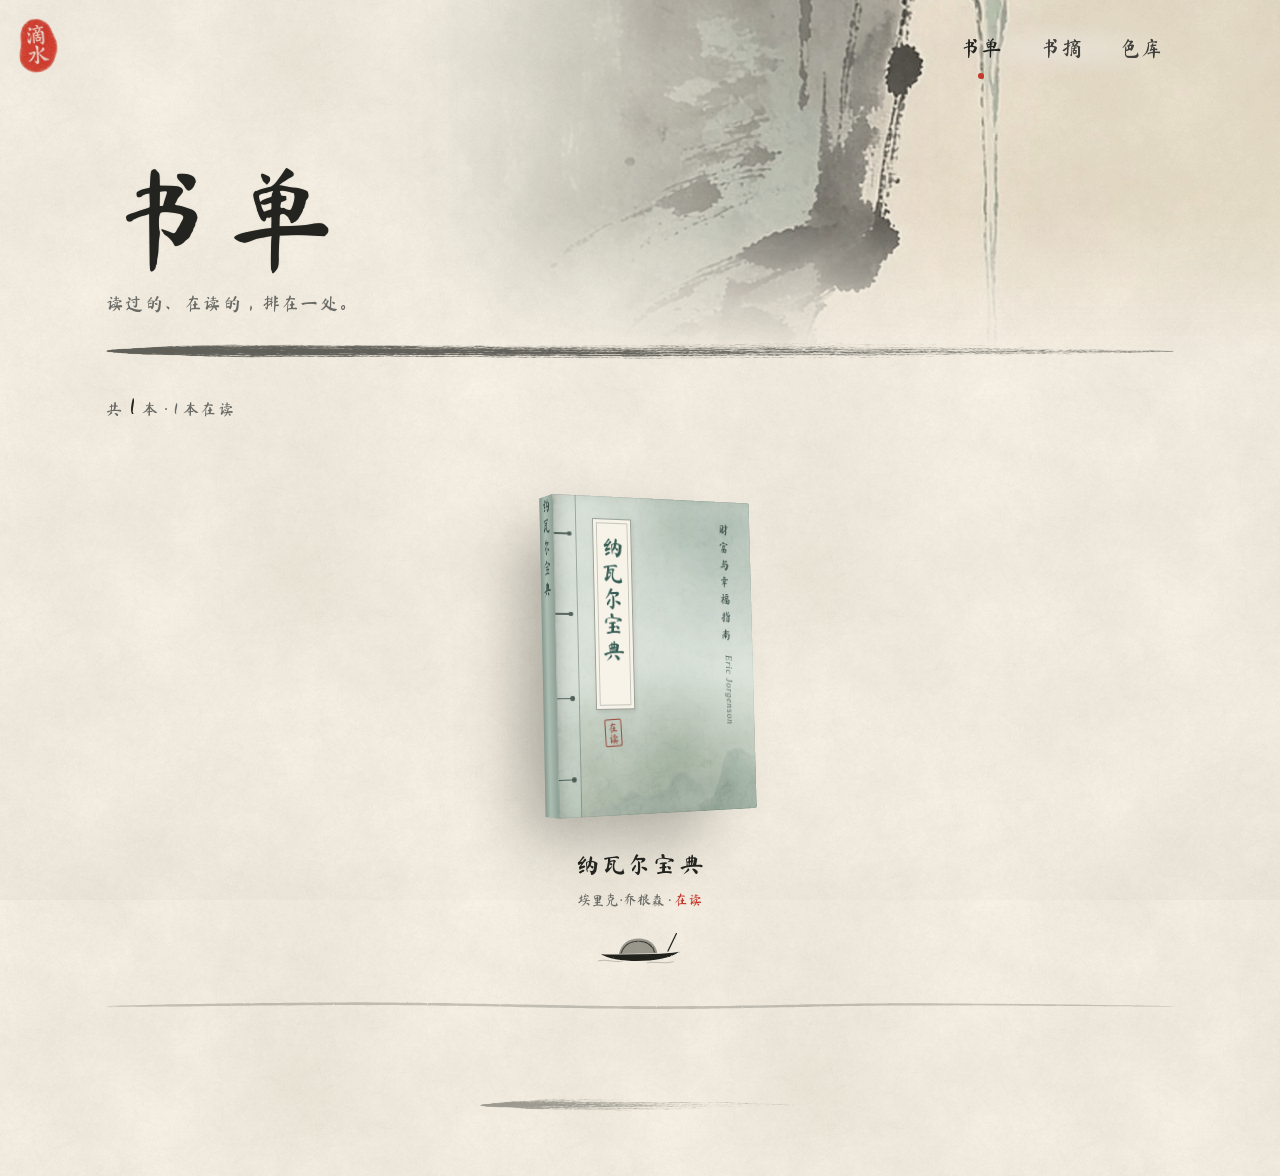
==== commit f944fcd7: "Cache-bust assets" ====
--- a/books.html
+++ b/books.html
@@ -5,13 +5,13 @@
 <meta name="viewport" content="width=device-width, initial-scale=1, viewport-fit=cover">
 <meta name="description" content="审美积累 · 书单">
 <meta name="robots" content="noindex">
-<meta name="theme-color" content="#f0eade">
+<meta name="theme-color" content="#e9e3d9">
 <title>书单 · 审美积累</title>
-<link rel="icon" href="favicon.png?v=dev" type="image/png">
-<link rel="apple-touch-icon" href="favicon-180.png?v=dev">
-<link rel="preload" href="assets/fonts/brush.woff2?v=dev" as="font" type="font/woff2" crossorigin>
-<link rel="stylesheet" href="css/base.css?v=dev">
-<link rel="stylesheet" href="css/pages.css?v=dev">
+<link rel="icon" href="favicon.png?v=3636da0" type="image/png">
+<link rel="apple-touch-icon" href="favicon-180.png?v=3636da0">
+<link rel="preload" href="assets/fonts/brush.woff2?v=3636da0" as="font" type="font/woff2" crossorigin>
+<link rel="stylesheet" href="css/base.css?v=3636da0">
+<link rel="stylesheet" href="css/pages.css?v=3636da0">
 </head>
 <body class="page page-books">
 <a class="seal" href="./" aria-label="滴水 · 回到首页"><img src="assets/img/seal.png" alt="" width="60" height="82"></a>
@@ -26,6 +26,6 @@
 </header>
 <main id="content" class="content" aria-busy="true"></main>
 <footer class="page-foot" aria-hidden="true"><span class="foot-stroke"></span></footer>
-<script type="module" src="js/books.js?v=dev"></script>
+<script type="module" src="js/books.js?v=3636da0"></script>
 </body>
 </html>
--- a/css/base.css
+++ b/css/base.css
@@ -1,17 +1,17 @@
 /* 审美积累 · shared 水墨 language */
-@font-face { font-family: "Dishui Brush"; src: url("../assets/fonts/brush.woff2?v=dev") format("woff2"); font-display: swap; }
-@font-face { font-family: "Dishui Serif"; src: url("../assets/fonts/serif.woff2?v=dev") format("woff2"); font-weight: 300 700; font-display: swap; }
+@font-face { font-family: "Dishui Brush"; src: url("../assets/fonts/brush.woff2?v=3636da0") format("woff2"); font-display: swap; }
+@font-face { font-family: "Dishui Serif"; src: url("../assets/fonts/serif.woff2?v=3636da0") format("woff2"); font-weight: 300 700; font-display: swap; }
 
 :root {
-  --paper: #f0eade;
-  --paper-2: #e8e1d1;
-  --paper-3: #ddd5c2;
-  --mist: #dcddd6;
-  --celadon: #b6ccc0;
-  --celadon-2: #8fab9e;
-  --celadon-deep: #557568;
+  --paper: #e9e3d9;
+  --paper-2: #dfd8cc;
+  --paper-3: #d3ccbf;
+  --mist: #d8d3ca;
+  --celadon: #b8c7bf;
+  --celadon-2: #93a69c;
+  --celadon-deep: #5d746b;
   --stone: #767670;
-  --water: #8e9791;
+  --water: #a8afa7;
   --ink: #23241f;
   --ink-2: #41403c;
   --ink-3: #6a6b66;
@@ -26,7 +26,7 @@
 html { -webkit-text-size-adjust: 100%; }
 body {
   margin: 0; color: var(--ink); font-family: var(--serif); font-size: 16px; line-height: 1.85;
-  background: var(--paper) url("../assets/img/paper.jpg?v=dev") repeat; background-size: 512px;
+  background: var(--paper) url("../assets/img/paper.jpg?v=3636da0") repeat; background-size: 512px;
   -webkit-font-smoothing: antialiased; text-rendering: optimizeLegibility;
 }
 a { color: inherit; }
--- a/css/pages.css
+++ b/css/pages.css
@@ -13,10 +13,10 @@
   -webkit-mask-image: linear-gradient(to left, #000 35%, transparent 96%), linear-gradient(to top, transparent 2%, #000 40%);
   -webkit-mask-composite: source-in; mask-image: linear-gradient(to left, #000 35%, transparent 96%), linear-gradient(to top, transparent 2%, #000 40%); mask-composite: intersect;
 }
-.page-books .head-art { background-image: url("../assets/img/band-cliff.webp?v=dev"); background-position: 30% 30%; }
-.page-quotes .head-art { background-image: url("../assets/img/band-mountains.webp?v=dev"); background-position: 80% 65%; }
-.page-palettes .head-art { background-image: url("../assets/img/band-water.webp?v=dev"); }
-.page-nav { position: absolute; padding: 4px 10px; border-radius: 40px; background: radial-gradient(closest-side, rgba(240, 234, 222, .85), rgba(240, 234, 222, 0)); top: max(22px, env(safe-area-inset-top)); right: clamp(20px, 5vw, 56px); display: flex; gap: clamp(18px, 3vw, 34px); z-index: 2; }
+.page-books .head-art { background-image: url("../assets/img/band-cliff.webp?v=3636da0"); background-position: 30% 30%; }
+.page-quotes .head-art { background-image: url("../assets/img/band-mountains.webp?v=3636da0"); background-position: 80% 65%; }
+.page-palettes .head-art { background-image: url("../assets/img/band-water.webp?v=3636da0"); }
+.page-nav { position: absolute; padding: 4px 10px; border-radius: 40px; background: radial-gradient(closest-side, rgba(233, 227, 217, .85), rgba(233, 227, 217, 0)); top: max(22px, env(safe-area-inset-top)); right: clamp(20px, 5vw, 56px); display: flex; gap: clamp(18px, 3vw, 34px); z-index: 2; }
 .page-nav a { font-family: var(--brush); font-size: 21px; text-decoration: none; color: var(--ink-2); position: relative; padding: 4px 2px; transition: color .3s; }
 .page-nav a:hover { color: var(--ink); }
 .page-nav a[aria-current="page"] { color: var(--ink); }
@@ -24,13 +24,13 @@
 .head-text { position: relative; z-index: 1; padding-bottom: 14px; }
 .page-title { font-family: var(--brush); font-weight: 400; font-size: clamp(64px, 9vw, 112px); line-height: 1; margin: 0 0 14px; letter-spacing: .06em; color: var(--ink); text-shadow: 0 0 1px rgba(35, 36, 31, .4); }
 .page-sub { margin: 0; font-family: var(--kai); color: var(--ink-3); font-size: clamp(15px, 1.6vw, 18px); letter-spacing: .08em; }
-.brush-rule { height: 18px; background: url("../assets/img/brush-line.png?v=dev") left center / 100% 100% no-repeat; opacity: .78; margin-top: 8px; }
+.brush-rule { height: 18px; background: url("../assets/img/brush-line.png?v=3636da0") left center / 100% 100% no-repeat; opacity: .78; margin-top: 8px; }
 
 .content { max-width: 1180px; margin: 0 auto; padding: 28px clamp(20px, 5vw, 56px) 40px; }
 .lede { font-family: var(--kai); color: var(--ink-3); letter-spacing: .08em; margin: 0 0 18px; }
 .lede b { font-family: var(--brush); font-weight: 400; font-size: 1.35em; color: var(--ink); margin: 0 .1em; }
 .page-foot { padding: 40px 0 64px; display: flex; justify-content: center; }
-.foot-stroke { width: min(320px, 60vw); height: 14px; background: url("../assets/img/brush-short.png?v=dev") center / 100% 100% no-repeat; opacity: .45; }
+.foot-stroke { width: min(320px, 60vw); height: 14px; background: url("../assets/img/brush-short.png?v=3636da0") center / 100% 100% no-repeat; opacity: .45; }
 
 @keyframes ink-in { from { opacity: 0; transform: translateY(14px); filter: blur(5px); } to { opacity: 1; transform: none; filter: none; } }
 
@@ -61,8 +61,8 @@
 .toast.show { opacity: 1; transform: translate(-50%, 0); }
 
 /* ---------- 书单 ---------- */
-.page-books { cursor: url("../assets/ui/drop-cursor.svg?v=dev") 12 12, auto; }
-.page-books a, .page-books button { cursor: url("../assets/ui/drop-cursor.svg?v=dev") 12 12, pointer; }
+.page-books { cursor: url("../assets/ui/drop-cursor.svg?v=3636da0") 12 12, auto; }
+.page-books a, .page-books button { cursor: url("../assets/ui/drop-cursor.svg?v=3636da0") 12 12, pointer; }
 .ripple-layer { position: fixed; inset: 0; width: 100%; height: 100%; pointer-events: none; z-index: 20; }
 .shelf { list-style: none; margin: 0; padding: 36px 0 0; display: flex; flex-wrap: wrap; justify-content: center; gap: 64px clamp(36px, 6vw, 88px); }
 .book-item { --bw: 218px; --bh: 312px; --th: 34px; --c: 0px; display: flex; flex-direction: column; align-items: center; width: calc(var(--bw) + 40px); animation: ink-in 1s var(--ease) both; animation-delay: calc(var(--i) * 90ms + 150ms); }
@@ -73,16 +73,16 @@
 .b-front { inset: 0; transform: translateZ(calc(var(--th) / 2)); background: var(--bg); overflow: hidden; border-radius: 1px 3px 3px 1px;
   clip-path: polygon(0 0, 100% 0, 100% calc(100% - var(--c)), calc(100% - var(--c)) 100%, 0 100%);
   box-shadow: inset 0 0 0 1px rgba(35, 36, 31, .08), inset 10px 0 18px -10px rgba(35, 36, 31, .35); }
-.b-under { inset: 2px 3px 3px 2px; transform: translateZ(calc(var(--th) / 2 - 1.5px)); background: #f6f1e6 url("../assets/img/paper.jpg?v=dev") 0 0 / 256px; border-radius: 1px 2px 2px 1px; overflow: hidden; }
+.b-under { inset: 2px 3px 3px 2px; transform: translateZ(calc(var(--th) / 2 - 1.5px)); background: #efeae1 url("../assets/img/paper.jpg?v=3636da0") 0 0 / 256px; border-radius: 1px 2px 2px 1px; overflow: hidden; }
 .b-under-lines { position: absolute; right: 12%; top: 50%; bottom: 10%; width: 46%; background: repeating-linear-gradient(90deg, rgba(35, 36, 31, .22) 0 1px, transparent 1px 13px); opacity: .55; }
 .b-back { inset: 0; transform: translateZ(calc(var(--th) / -2)) rotateY(180deg); background: var(--sp); box-shadow: 30px 30px 60px -10px rgba(35, 36, 31, .35); }
 .b-spine { top: 0; left: calc(var(--th) / -2); width: var(--th); height: 100%; transform: rotateY(-90deg); background: linear-gradient(90deg, rgba(0, 0, 0, .18), rgba(255, 255, 255, .08) 40%, rgba(0, 0, 0, .14)), var(--sp); display: flex; align-items: center; justify-content: center; }
 .b-spine-title { writing-mode: vertical-rl; font-family: var(--brush); color: var(--tx); font-size: calc(var(--th) * .5); letter-spacing: .2em; opacity: .85; }
 .b-pages { top: 3px; left: calc(100% - var(--th) / 2 - 2px); width: calc(var(--th) - 2px); height: calc(100% - 6px); transform: rotateY(90deg); background: repeating-linear-gradient(90deg, #f6f1e5 0 1px, #ded6c4 1px 2px, #efe9db 2px 3px); box-shadow: inset 0 0 6px rgba(35, 36, 31, .25); }
 .b-wash { position: absolute; inset: -10%; mix-blend-mode: multiply; filter: url(#ink-bleed); opacity: .85; }
-.b-art { position: absolute; left: 11%; right: 0; bottom: 0; height: 42%; background: url("../assets/img/band-mountains.webp?v=dev") 70% 60% / cover no-repeat; mix-blend-mode: multiply; opacity: .5; filter: saturate(.8);
+.b-art { position: absolute; left: 11%; right: 0; bottom: 0; height: 42%; background: url("../assets/img/band-mountains.webp?v=3636da0") 70% 60% / cover no-repeat; mix-blend-mode: multiply; opacity: .5; filter: saturate(.8);
   -webkit-mask-image: linear-gradient(to top, #000 30%, transparent); mask-image: linear-gradient(to top, #000 30%, transparent); }
-.b-grain { position: absolute; inset: 0; background: url("../assets/img/grain.png?v=dev") 0 0 / 220px; mix-blend-mode: overlay; opacity: .55; }
+.b-grain { position: absolute; inset: 0; background: url("../assets/img/grain.png?v=3636da0") 0 0 / 220px; mix-blend-mode: overlay; opacity: .55; }
 .b-bind { position: absolute; left: 0; top: 0; bottom: 0; width: 11%; border-right: 1px solid color-mix(in srgb, var(--tx) 35%, transparent); }
 .b-bind i { position: absolute; left: 0; width: 72%; height: 1.6px; background: var(--tx); opacity: .7; border-radius: 1px; }
 .b-bind i::after { content: ""; position: absolute; right: -2px; top: -1.4px; width: 4.4px; height: 4.4px; border-radius: 50%; background: color-mix(in srgb, var(--tx) 70%, #000); }
@@ -109,14 +109,15 @@
 @keyframes bob { 0%, 100% { transform: translateY(0) rotate(-1.5deg); } 50% { transform: translateY(-3px) rotate(1.5deg); } }
 .shelf-water { display: block; width: 100%; height: 26px; color: var(--ink); opacity: .22; margin-top: 18px; }
 
-.ink-dialog { border: 0; padding: 0; background: transparent; width: min(660px, calc(100vw - 28px)); max-height: calc(100dvh - 40px); overflow: visible; color: var(--ink); filter: drop-shadow(0 26px 40px rgba(35, 36, 31, .2)); }
-.ink-dialog::backdrop { background: rgba(240, 234, 222, .66); -webkit-backdrop-filter: blur(5px); backdrop-filter: blur(5px); }
+.ink-dialog { border: 0; padding: 0; background: transparent; width: min(660px, calc(100vw - 48px)); max-height: calc(100dvh - 40px); overflow: visible; color: var(--ink); filter: drop-shadow(0 26px 40px rgba(35, 36, 31, .2)); }
+.ink-dialog::backdrop { background: rgba(233, 227, 217, .66); -webkit-backdrop-filter: blur(5px); backdrop-filter: blur(5px); }
 .ink-dialog[open] { animation: dlg-in .55s var(--ease) both; }
 .ink-dialog.closing { animation: dlg-out .26s ease both; }
 @keyframes dlg-in { from { opacity: 0; transform: translateY(16px) scale(.98); filter: blur(6px) drop-shadow(0 26px 40px rgba(35, 36, 31, 0)); } }
 @keyframes dlg-out { to { opacity: 0; transform: translateY(8px); } }
-.dlg-paper { position: relative; background: var(--paper) url("../assets/img/paper.jpg?v=dev") 0 0 / 512px; padding: clamp(40px, 7vw, 64px) clamp(28px, 7vw, 68px) clamp(36px, 6vw, 56px); max-height: calc(100dvh - 40px); overflow: auto;
-  -webkit-mask: url("../assets/img/wash-mask.png?v=dev") 0 0 / 100% 100%; mask: url("../assets/img/wash-mask.png?v=dev") 0 0 / 100% 100%; }
+.dlg-paper { position: relative; background: var(--paper) url("../assets/img/paper.jpg?v=3636da0") 0 0 / 512px; padding: clamp(40px, 7vw, 64px) clamp(28px, 7vw, 68px) clamp(36px, 6vw, 56px); max-height: calc(100dvh - 40px); overflow: auto;
+  border-radius: 22px 34px 26px 38px / 34px 24px 40px 28px;
+  box-shadow: 0 0 18px 12px rgba(233, 227, 217, .96), 0 0 50px 24px rgba(233, 227, 217, .55), inset 0 0 70px rgba(120, 108, 84, .13); }
 .dlg-close { position: absolute; top: clamp(22px, 4vw, 34px); right: clamp(22px, 4vw, 40px); background: none; border: 0; font-family: var(--brush); font-size: 19px; color: var(--ink-3); padding: 4px 6px; }
 .dlg-close:hover { color: var(--seal); }
 .dlg-kicker { margin: 0; font-family: var(--kai); color: var(--seal); letter-spacing: .3em; font-size: 14px; }
@@ -132,7 +133,7 @@
 .boat-lg svg { width: 78px; height: 35px; }
 
 /* ---------- 书摘 ---------- */
-.page-quotes, .page-quotes a, .page-quotes button { cursor: url("../assets/ui/brush-cursor.svg?v=dev") 2 30, auto; }
+.page-quotes, .page-quotes a, .page-quotes button { cursor: url("../assets/ui/brush-cursor.svg?v=3636da0") 2 30, auto; }
 .page-quotes input { cursor: text; }
 .ink-trail { position: fixed; inset: 0; width: 100%; height: 100%; pointer-events: none; z-index: 25; mix-blend-mode: multiply; }
 .q-tools { display: grid; gap: 14px; margin-bottom: 8px; }
@@ -140,10 +141,10 @@
 .q-books button { background: none; border: 0; padding: 6px 2px 12px; font-family: var(--brush); font-size: 23px; color: var(--ink-3); position: relative; transition: color .3s; }
 .q-books button:hover { color: var(--ink); }
 .q-books button[aria-checked="true"] { color: var(--ink); }
-.q-books button::after { content: ""; position: absolute; left: -6%; right: -6%; bottom: 0; height: 9px; background: url("../assets/img/brush-short.png?v=dev") center / 100% 100% no-repeat; opacity: 0; transform: scaleX(.3); transform-origin: left; transition: opacity .4s, transform .6s var(--ease); }
+.q-books button::after { content: ""; position: absolute; left: -6%; right: -6%; bottom: 0; height: 9px; background: url("../assets/img/brush-short.png?v=3636da0") center / 100% 100% no-repeat; opacity: 0; transform: scaleX(.3); transform-origin: left; transition: opacity .4s, transform .6s var(--ease); }
 .q-books button[aria-checked="true"]::after { opacity: .8; transform: none; }
 .q-books button[aria-checked="true"]::before { content: ""; position: absolute; right: -9px; top: 6px; width: 6px; height: 6px; border-radius: 48% 52% 45% 55%; background: var(--seal); }
-.q-search { display: flex; align-items: center; gap: 10px; max-width: 560px; padding: 4px 4px 10px; background: url("../assets/img/brush-line.png?v=dev") left bottom / 100% 9px no-repeat; color: var(--ink-2); }
+.q-search { display: flex; align-items: center; gap: 10px; max-width: 560px; padding: 4px 4px 10px; background: url("../assets/img/brush-line.png?v=3636da0") left bottom / 100% 9px no-repeat; color: var(--ink-2); }
 .q-search svg { width: 22px; height: 22px; flex: none; }
 .q-search input { flex: 1; min-width: 0; background: transparent; border: 0; outline: none; font-family: var(--kai); font-size: 18px; padding: 6px 0; color: var(--ink); }
 .q-search input::placeholder { color: rgba(65, 64, 60, .5); }
@@ -152,7 +153,7 @@
 .q-count { margin: 4px 0 0; font-family: var(--kai); font-size: 14px; color: var(--ink-3); letter-spacing: .06em; }
 .quote { position: relative; display: grid; grid-template-columns: minmax(0, 1fr) minmax(0, 1.08fr); gap: clamp(28px, 5vw, 72px); padding: 56px 0 44px; animation: ink-in 1s var(--ease) both; animation-delay: calc(var(--i) * 90ms + 100ms); }
 .q-text { margin: 0; position: relative; padding: 6px 0 0 1.1em; }
-.q-text::before { content: ""; position: absolute; left: 0; top: .5em; bottom: .3em; width: 3px; background: var(--seal); border-radius: 2px; opacity: .8; -webkit-mask: url("../assets/img/brush-short.png?v=dev") center / 100% 100%; }
+.q-text::before { content: ""; position: absolute; left: 0; top: .5em; bottom: .3em; width: 3px; background: var(--seal); border-radius: 2px; opacity: .8; -webkit-mask: url("../assets/img/brush-short.png?v=3636da0") center / 100% 100%; }
 .q-text p { margin: 0; font-family: var(--kai); font-size: clamp(24px, 2.6vw, 32px); line-height: 1.75; letter-spacing: .04em; }
 .q-text p::before { content: "「"; color: var(--celadon-deep); margin-left: -.5em; }
 .q-text p::after { content: "」"; color: var(--celadon-deep); }
@@ -163,7 +164,7 @@
 .q-tags span::before { content: "·"; margin-right: 4px; color: var(--seal); }
 .q-sec { margin-bottom: 22px; }
 .q-sec h3 { font-family: var(--brush); font-weight: 400; font-size: 22px; margin: 0 0 6px; display: flex; align-items: center; gap: 10px; }
-.q-sec h3::after { content: ""; flex: 0 0 72px; height: 8px; background: url("../assets/img/brush-short.png?v=dev") center / 100% 100% no-repeat; opacity: .35; }
+.q-sec h3::after { content: ""; flex: 0 0 72px; height: 8px; background: url("../assets/img/brush-short.png?v=3636da0") center / 100% 100% no-repeat; opacity: .35; }
 .q-sec p { margin: 0; font-size: 16px; text-align: justify; }
 .q-points { margin: 0; padding: 0; list-style: none; counter-reset: k; }
 .q-points li { counter-increment: k; position: relative; padding-left: 2.1em; margin: 4px 0; font-size: 16px; }
@@ -172,7 +173,7 @@
 .viz figcaption { font-family: var(--brush); font-size: 19px; color: var(--ink-2); margin-bottom: 4px; }
 .viz figcaption::before { content: ""; display: inline-block; width: 7px; height: 7px; border-radius: 48% 52% 45% 55%; background: var(--seal); margin-right: 8px; vertical-align: middle; }
 .viz svg { width: 100%; height: auto; display: block; overflow: visible; }
-.q-divider { height: 16px; background: url("../assets/img/brush-line.png?v=dev") center / 92% 100% no-repeat; opacity: .45; }
+.q-divider { height: 16px; background: url("../assets/img/brush-line.png?v=3636da0") center / 92% 100% no-repeat; opacity: .45; }
 
 /* ---------- 色库 ---------- */
 .zone-nav { display: flex; gap: 30px; margin: 0 0 8px; }
@@ -187,31 +188,33 @@
 .cat { margin-top: 18px; }
 .cat-t { font-family: var(--kai); font-weight: 400; font-size: 17px; letter-spacing: .14em; color: var(--ink-2); margin: 0 0 24px; display: flex; align-items: center; gap: 14px; }
 .cat-t::before { content: ""; width: 8px; height: 8px; border-radius: 48% 52% 45% 55%; background: var(--celadon-deep); }
-.cat-t::after { content: ""; flex: 1; height: 10px; background: url("../assets/img/brush-line.png?v=dev") left center / 100% 100% no-repeat; opacity: .28; }
+.cat-t::after { content: ""; flex: 1; height: 10px; background: url("../assets/img/brush-line.png?v=3636da0") left center / 100% 100% no-repeat; opacity: .28; }
 .pi-grid { display: grid; gap: 72px; }
 .pi { position: relative; display: grid; grid-template-columns: minmax(0, 1.2fr) minmax(0, 1fr); gap: clamp(28px, 5vw, 64px); align-items: center; animation: ink-in 1s var(--ease) both; animation-delay: calc(var(--i) * 90ms + 150ms); }
 .pi:nth-child(even) .pi-art { order: 2; }
 .pi .sample-badge { top: -6px; right: 4px; }
-.pi-mount { position: relative; padding: clamp(18px, 3vw, 34px); background: #f7f3ea url("../assets/img/paper.jpg?v=dev") 0 0 / 320px; box-shadow: inset 0 0 40px rgba(120, 110, 90, .08);
-  -webkit-mask: url("../assets/img/wash-mask.png?v=dev") 0 0 / 100% 100%; mask: url("../assets/img/wash-mask.png?v=dev") 0 0 / 100% 100%; }
+.pi-mount { position: relative; padding: clamp(10px, 2vw, 22px); isolation: isolate; }
+.pi-mount::before { /* a pale ink wash behind the work, like a mounting silk */
+  content: ""; position: absolute; inset: -4% -5%; z-index: -1; filter: url(#ink-bleed);
+  background: radial-gradient(closest-side, rgba(182, 204, 192, .45), rgba(182, 204, 192, .18) 70%, rgba(182, 204, 192, 0)); }
 .pi-frame { position: relative; box-shadow: 0 22px 34px -24px rgba(35, 36, 31, .55), 0 0 0 1px rgba(35, 36, 31, .06); background: var(--paper-2); }
 .pi-frame img { width: 100%; height: auto; max-height: 72vh; object-fit: contain; }
 .pi-frame iframe { width: 100%; aspect-ratio: 4 / 3; border: 0; display: block; background: #fff; }
 .pi-blank { aspect-ratio: 4 / 3; display: grid; place-items: center; font-family: var(--brush); font-size: 28px; color: var(--ink-3); }
 .pi-type { position: absolute; left: 10px; top: 10px; font-size: 11px; letter-spacing: .2em; background: var(--ink); color: var(--paper); padding: 3px 8px; }
-.pi-bar { display: flex; height: 18px; margin: 4px 6% 0; -webkit-mask: url("../assets/img/brush-wide.png?v=dev") center / 100% 100% no-repeat; mask: url("../assets/img/brush-wide.png?v=dev") center / 100% 100% no-repeat; }
+.pi-bar { display: flex; height: 18px; margin: 4px 6% 0; -webkit-mask: url("../assets/img/brush-wide.png?v=3636da0") center / 100% 100% no-repeat; mask: url("../assets/img/brush-wide.png?v=3636da0") center / 100% 100% no-repeat; }
 .pi-kicker { margin: 0; font-family: var(--kai); color: var(--celadon-deep); letter-spacing: .16em; font-size: 14px; }
 .pi-title { font-family: var(--brush); font-weight: 400; font-size: clamp(32px, 3.6vw, 42px); line-height: 1.15; margin: 6px 0 10px; }
 .pi-note { margin: 0 0 12px; color: var(--ink-2); }
 .swatches { list-style: none; margin: 18px 0 0; padding: 0; display: grid; grid-template-columns: repeat(auto-fill, minmax(78px, 1fr)); gap: 20px 10px; }
 .sw { background: none; border: 0; padding: 0; display: flex; flex-direction: column; align-items: center; gap: 2px; width: 100%; position: relative; }
-.sw-dab { width: 62px; height: 62px; background: var(--c); -webkit-mask: url("../assets/img/dab.png?v=dev") center / 100% 100%; mask: url("../assets/img/dab.png?v=dev") center / 100% 100%; transition: transform .5s var(--ease); margin-bottom: 6px; }
+.sw-dab { width: 62px; height: 62px; background: var(--c); -webkit-mask: url("../assets/img/dab.png?v=3636da0") center / 100% 100%; mask: url("../assets/img/dab.png?v=3636da0") center / 100% 100%; transition: transform .5s var(--ease); margin-bottom: 6px; }
 .sw-dab.light { filter: drop-shadow(0 0 .6px rgba(35, 36, 31, .55)); }
 .sw:hover .sw-dab, .sw:focus-visible .sw-dab { transform: scale(1.08) rotate(-6deg); }
 .sw-name { font-family: var(--kai); font-size: 15px; }
 .sw-hex { font-size: 12px; letter-spacing: .08em; color: var(--ink-3); font-variant-numeric: tabular-nums; font-family: ui-monospace, "SF Mono", Menlo, monospace; }
 .sw.copied .sw-hex { color: var(--seal); }
-.pi-link { display: inline-block; margin-top: 18px; font-family: var(--brush); font-size: 19px; color: var(--ink); text-decoration: none; background: url("../assets/img/brush-short.png?v=dev") left bottom / 100% 6px no-repeat; padding-bottom: 4px; }
+.pi-link { display: inline-block; margin-top: 18px; font-family: var(--brush); font-size: 19px; color: var(--ink); text-decoration: none; background: url("../assets/img/brush-short.png?v=3636da0") left bottom / 100% 6px no-repeat; padding-bottom: 4px; }
 .pi-date { margin: 14px 0 0; font-size: 13px; color: var(--ink-3); }
 
 /* ---------- small screens ---------- */
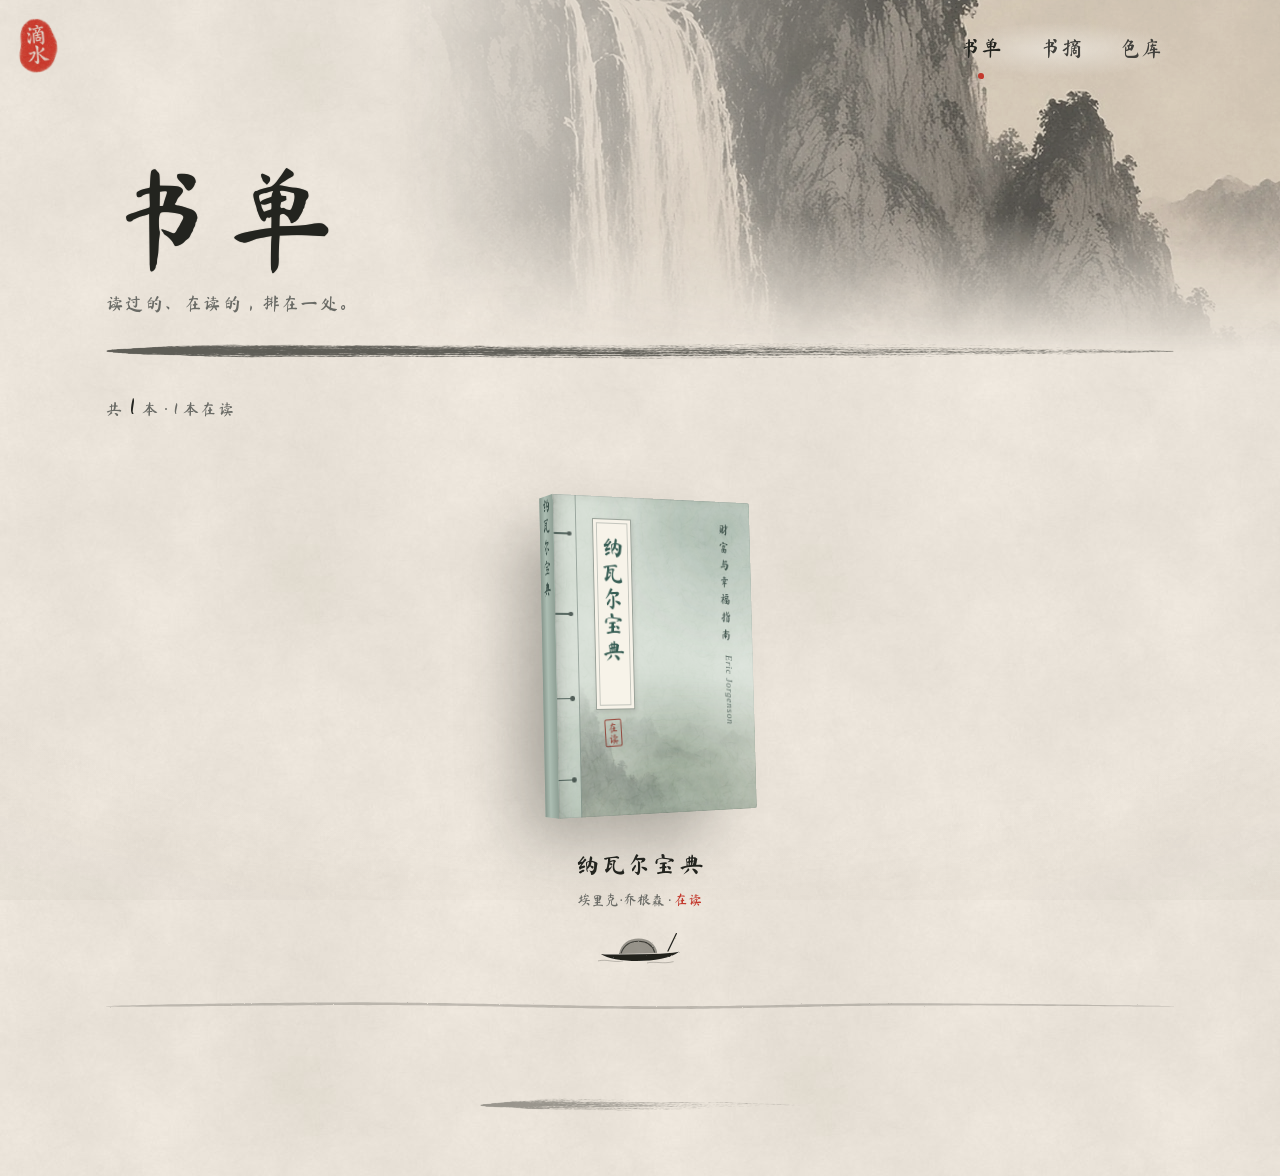
==== commit 3636da0a: "Homepage: waterfall painting with flowing falls, mist, spray, caustics and stone turtles; inner pale" ====
--- a/books.html
+++ b/books.html
@@ -7,11 +7,11 @@
 <meta name="robots" content="noindex">
 <meta name="theme-color" content="#e9e3d9">
 <title>书单 · 审美积累</title>
-<link rel="icon" href="favicon.png?v=3636da0" type="image/png">
-<link rel="apple-touch-icon" href="favicon-180.png?v=3636da0">
-<link rel="preload" href="assets/fonts/brush.woff2?v=3636da0" as="font" type="font/woff2" crossorigin>
-<link rel="stylesheet" href="css/base.css?v=3636da0">
-<link rel="stylesheet" href="css/pages.css?v=3636da0">
+<link rel="icon" href="favicon.png?v=94d7b4c" type="image/png">
+<link rel="apple-touch-icon" href="favicon-180.png?v=94d7b4c">
+<link rel="preload" href="assets/fonts/brush.woff2?v=94d7b4c" as="font" type="font/woff2" crossorigin>
+<link rel="stylesheet" href="css/base.css?v=94d7b4c">
+<link rel="stylesheet" href="css/pages.css?v=94d7b4c">
 </head>
 <body class="page page-books">
 <a class="seal" href="./" aria-label="滴水 · 回到首页"><img src="assets/img/seal.png" alt="" width="60" height="82"></a>
@@ -26,6 +26,6 @@
 </header>
 <main id="content" class="content" aria-busy="true"></main>
 <footer class="page-foot" aria-hidden="true"><span class="foot-stroke"></span></footer>
-<script type="module" src="js/books.js?v=3636da0"></script>
+<script type="module" src="js/books.js?v=94d7b4c"></script>
 </body>
 </html>
--- a/css/base.css
+++ b/css/base.css
@@ -1,6 +1,6 @@
 /* 审美积累 · shared 水墨 language */
-@font-face { font-family: "Dishui Brush"; src: url("../assets/fonts/brush.woff2?v=3636da0") format("woff2"); font-display: swap; }
-@font-face { font-family: "Dishui Serif"; src: url("../assets/fonts/serif.woff2?v=3636da0") format("woff2"); font-weight: 300 700; font-display: swap; }
+@font-face { font-family: "Dishui Brush"; src: url("../assets/fonts/brush.woff2?v=94d7b4c") format("woff2"); font-display: swap; }
+@font-face { font-family: "Dishui Serif"; src: url("../assets/fonts/serif.woff2?v=94d7b4c") format("woff2"); font-weight: 300 700; font-display: swap; }
 
 :root {
   --paper: #e9e3d9;
@@ -26,7 +26,7 @@
 html { -webkit-text-size-adjust: 100%; }
 body {
   margin: 0; color: var(--ink); font-family: var(--serif); font-size: 16px; line-height: 1.85;
-  background: var(--paper) url("../assets/img/paper.jpg?v=3636da0") repeat; background-size: 512px;
+  background: var(--paper) url("../assets/img/paper.jpg?v=94d7b4c") repeat; background-size: 512px;
   -webkit-font-smoothing: antialiased; text-rendering: optimizeLegibility;
 }
 a { color: inherit; }
--- a/css/pages.css
+++ b/css/pages.css
@@ -13,9 +13,9 @@
   -webkit-mask-image: linear-gradient(to left, #000 35%, transparent 96%), linear-gradient(to top, transparent 2%, #000 40%);
   -webkit-mask-composite: source-in; mask-image: linear-gradient(to left, #000 35%, transparent 96%), linear-gradient(to top, transparent 2%, #000 40%); mask-composite: intersect;
 }
-.page-books .head-art { background-image: url("../assets/img/band-cliff.webp?v=3636da0"); background-position: 30% 30%; }
-.page-quotes .head-art { background-image: url("../assets/img/band-mountains.webp?v=3636da0"); background-position: 80% 65%; }
-.page-palettes .head-art { background-image: url("../assets/img/band-water.webp?v=3636da0"); }
+.page-books .head-art { background-image: url("../assets/img/band-cliff.webp?v=94d7b4c"); background-position: 30% 30%; }
+.page-quotes .head-art { background-image: url("../assets/img/band-mountains.webp?v=94d7b4c"); background-position: 80% 65%; }
+.page-palettes .head-art { background-image: url("../assets/img/band-water.webp?v=94d7b4c"); }
 .page-nav { position: absolute; padding: 4px 10px; border-radius: 40px; background: radial-gradient(closest-side, rgba(233, 227, 217, .85), rgba(233, 227, 217, 0)); top: max(22px, env(safe-area-inset-top)); right: clamp(20px, 5vw, 56px); display: flex; gap: clamp(18px, 3vw, 34px); z-index: 2; }
 .page-nav a { font-family: var(--brush); font-size: 21px; text-decoration: none; color: var(--ink-2); position: relative; padding: 4px 2px; transition: color .3s; }
 .page-nav a:hover { color: var(--ink); }
@@ -24,13 +24,13 @@
 .head-text { position: relative; z-index: 1; padding-bottom: 14px; }
 .page-title { font-family: var(--brush); font-weight: 400; font-size: clamp(64px, 9vw, 112px); line-height: 1; margin: 0 0 14px; letter-spacing: .06em; color: var(--ink); text-shadow: 0 0 1px rgba(35, 36, 31, .4); }
 .page-sub { margin: 0; font-family: var(--kai); color: var(--ink-3); font-size: clamp(15px, 1.6vw, 18px); letter-spacing: .08em; }
-.brush-rule { height: 18px; background: url("../assets/img/brush-line.png?v=3636da0") left center / 100% 100% no-repeat; opacity: .78; margin-top: 8px; }
+.brush-rule { height: 18px; background: url("../assets/img/brush-line.png?v=94d7b4c") left center / 100% 100% no-repeat; opacity: .78; margin-top: 8px; }
 
 .content { max-width: 1180px; margin: 0 auto; padding: 28px clamp(20px, 5vw, 56px) 40px; }
 .lede { font-family: var(--kai); color: var(--ink-3); letter-spacing: .08em; margin: 0 0 18px; }
 .lede b { font-family: var(--brush); font-weight: 400; font-size: 1.35em; color: var(--ink); margin: 0 .1em; }
 .page-foot { padding: 40px 0 64px; display: flex; justify-content: center; }
-.foot-stroke { width: min(320px, 60vw); height: 14px; background: url("../assets/img/brush-short.png?v=3636da0") center / 100% 100% no-repeat; opacity: .45; }
+.foot-stroke { width: min(320px, 60vw); height: 14px; background: url("../assets/img/brush-short.png?v=94d7b4c") center / 100% 100% no-repeat; opacity: .45; }
 
 @keyframes ink-in { from { opacity: 0; transform: translateY(14px); filter: blur(5px); } to { opacity: 1; transform: none; filter: none; } }
 
@@ -61,8 +61,8 @@
 .toast.show { opacity: 1; transform: translate(-50%, 0); }
 
 /* ---------- 书单 ---------- */
-.page-books { cursor: url("../assets/ui/drop-cursor.svg?v=3636da0") 12 12, auto; }
-.page-books a, .page-books button { cursor: url("../assets/ui/drop-cursor.svg?v=3636da0") 12 12, pointer; }
+.page-books { cursor: url("../assets/ui/drop-cursor.svg?v=94d7b4c") 12 12, auto; }
+.page-books a, .page-books button { cursor: url("../assets/ui/drop-cursor.svg?v=94d7b4c") 12 12, pointer; }
 .ripple-layer { position: fixed; inset: 0; width: 100%; height: 100%; pointer-events: none; z-index: 20; }
 .shelf { list-style: none; margin: 0; padding: 36px 0 0; display: flex; flex-wrap: wrap; justify-content: center; gap: 64px clamp(36px, 6vw, 88px); }
 .book-item { --bw: 218px; --bh: 312px; --th: 34px; --c: 0px; display: flex; flex-direction: column; align-items: center; width: calc(var(--bw) + 40px); animation: ink-in 1s var(--ease) both; animation-delay: calc(var(--i) * 90ms + 150ms); }
@@ -73,16 +73,16 @@
 .b-front { inset: 0; transform: translateZ(calc(var(--th) / 2)); background: var(--bg); overflow: hidden; border-radius: 1px 3px 3px 1px;
   clip-path: polygon(0 0, 100% 0, 100% calc(100% - var(--c)), calc(100% - var(--c)) 100%, 0 100%);
   box-shadow: inset 0 0 0 1px rgba(35, 36, 31, .08), inset 10px 0 18px -10px rgba(35, 36, 31, .35); }
-.b-under { inset: 2px 3px 3px 2px; transform: translateZ(calc(var(--th) / 2 - 1.5px)); background: #efeae1 url("../assets/img/paper.jpg?v=3636da0") 0 0 / 256px; border-radius: 1px 2px 2px 1px; overflow: hidden; }
+.b-under { inset: 2px 3px 3px 2px; transform: translateZ(calc(var(--th) / 2 - 1.5px)); background: #efeae1 url("../assets/img/paper.jpg?v=94d7b4c") 0 0 / 256px; border-radius: 1px 2px 2px 1px; overflow: hidden; }
 .b-under-lines { position: absolute; right: 12%; top: 50%; bottom: 10%; width: 46%; background: repeating-linear-gradient(90deg, rgba(35, 36, 31, .22) 0 1px, transparent 1px 13px); opacity: .55; }
 .b-back { inset: 0; transform: translateZ(calc(var(--th) / -2)) rotateY(180deg); background: var(--sp); box-shadow: 30px 30px 60px -10px rgba(35, 36, 31, .35); }
 .b-spine { top: 0; left: calc(var(--th) / -2); width: var(--th); height: 100%; transform: rotateY(-90deg); background: linear-gradient(90deg, rgba(0, 0, 0, .18), rgba(255, 255, 255, .08) 40%, rgba(0, 0, 0, .14)), var(--sp); display: flex; align-items: center; justify-content: center; }
 .b-spine-title { writing-mode: vertical-rl; font-family: var(--brush); color: var(--tx); font-size: calc(var(--th) * .5); letter-spacing: .2em; opacity: .85; }
 .b-pages { top: 3px; left: calc(100% - var(--th) / 2 - 2px); width: calc(var(--th) - 2px); height: calc(100% - 6px); transform: rotateY(90deg); background: repeating-linear-gradient(90deg, #f6f1e5 0 1px, #ded6c4 1px 2px, #efe9db 2px 3px); box-shadow: inset 0 0 6px rgba(35, 36, 31, .25); }
 .b-wash { position: absolute; inset: -10%; mix-blend-mode: multiply; filter: url(#ink-bleed); opacity: .85; }
-.b-art { position: absolute; left: 11%; right: 0; bottom: 0; height: 42%; background: url("../assets/img/band-mountains.webp?v=3636da0") 70% 60% / cover no-repeat; mix-blend-mode: multiply; opacity: .5; filter: saturate(.8);
+.b-art { position: absolute; left: 11%; right: 0; bottom: 0; height: 42%; background: url("../assets/img/band-mountains.webp?v=94d7b4c") 70% 60% / cover no-repeat; mix-blend-mode: multiply; opacity: .5; filter: saturate(.8);
   -webkit-mask-image: linear-gradient(to top, #000 30%, transparent); mask-image: linear-gradient(to top, #000 30%, transparent); }
-.b-grain { position: absolute; inset: 0; background: url("../assets/img/grain.png?v=3636da0") 0 0 / 220px; mix-blend-mode: overlay; opacity: .55; }
+.b-grain { position: absolute; inset: 0; background: url("../assets/img/grain.png?v=94d7b4c") 0 0 / 220px; mix-blend-mode: overlay; opacity: .55; }
 .b-bind { position: absolute; left: 0; top: 0; bottom: 0; width: 11%; border-right: 1px solid color-mix(in srgb, var(--tx) 35%, transparent); }
 .b-bind i { position: absolute; left: 0; width: 72%; height: 1.6px; background: var(--tx); opacity: .7; border-radius: 1px; }
 .b-bind i::after { content: ""; position: absolute; right: -2px; top: -1.4px; width: 4.4px; height: 4.4px; border-radius: 50%; background: color-mix(in srgb, var(--tx) 70%, #000); }
@@ -115,7 +115,7 @@
 .ink-dialog.closing { animation: dlg-out .26s ease both; }
 @keyframes dlg-in { from { opacity: 0; transform: translateY(16px) scale(.98); filter: blur(6px) drop-shadow(0 26px 40px rgba(35, 36, 31, 0)); } }
 @keyframes dlg-out { to { opacity: 0; transform: translateY(8px); } }
-.dlg-paper { position: relative; background: var(--paper) url("../assets/img/paper.jpg?v=3636da0") 0 0 / 512px; padding: clamp(40px, 7vw, 64px) clamp(28px, 7vw, 68px) clamp(36px, 6vw, 56px); max-height: calc(100dvh - 40px); overflow: auto;
+.dlg-paper { position: relative; background: var(--paper) url("../assets/img/paper.jpg?v=94d7b4c") 0 0 / 512px; padding: clamp(40px, 7vw, 64px) clamp(28px, 7vw, 68px) clamp(36px, 6vw, 56px); max-height: calc(100dvh - 40px); overflow: auto;
   border-radius: 22px 34px 26px 38px / 34px 24px 40px 28px;
   box-shadow: 0 0 18px 12px rgba(233, 227, 217, .96), 0 0 50px 24px rgba(233, 227, 217, .55), inset 0 0 70px rgba(120, 108, 84, .13); }
 .dlg-close { position: absolute; top: clamp(22px, 4vw, 34px); right: clamp(22px, 4vw, 40px); background: none; border: 0; font-family: var(--brush); font-size: 19px; color: var(--ink-3); padding: 4px 6px; }
@@ -133,7 +133,7 @@
 .boat-lg svg { width: 78px; height: 35px; }
 
 /* ---------- 书摘 ---------- */
-.page-quotes, .page-quotes a, .page-quotes button { cursor: url("../assets/ui/brush-cursor.svg?v=3636da0") 2 30, auto; }
+.page-quotes, .page-quotes a, .page-quotes button { cursor: url("../assets/ui/brush-cursor.svg?v=94d7b4c") 2 30, auto; }
 .page-quotes input { cursor: text; }
 .ink-trail { position: fixed; inset: 0; width: 100%; height: 100%; pointer-events: none; z-index: 25; mix-blend-mode: multiply; }
 .q-tools { display: grid; gap: 14px; margin-bottom: 8px; }
@@ -141,10 +141,10 @@
 .q-books button { background: none; border: 0; padding: 6px 2px 12px; font-family: var(--brush); font-size: 23px; color: var(--ink-3); position: relative; transition: color .3s; }
 .q-books button:hover { color: var(--ink); }
 .q-books button[aria-checked="true"] { color: var(--ink); }
-.q-books button::after { content: ""; position: absolute; left: -6%; right: -6%; bottom: 0; height: 9px; background: url("../assets/img/brush-short.png?v=3636da0") center / 100% 100% no-repeat; opacity: 0; transform: scaleX(.3); transform-origin: left; transition: opacity .4s, transform .6s var(--ease); }
+.q-books button::after { content: ""; position: absolute; left: -6%; right: -6%; bottom: 0; height: 9px; background: url("../assets/img/brush-short.png?v=94d7b4c") center / 100% 100% no-repeat; opacity: 0; transform: scaleX(.3); transform-origin: left; transition: opacity .4s, transform .6s var(--ease); }
 .q-books button[aria-checked="true"]::after { opacity: .8; transform: none; }
 .q-books button[aria-checked="true"]::before { content: ""; position: absolute; right: -9px; top: 6px; width: 6px; height: 6px; border-radius: 48% 52% 45% 55%; background: var(--seal); }
-.q-search { display: flex; align-items: center; gap: 10px; max-width: 560px; padding: 4px 4px 10px; background: url("../assets/img/brush-line.png?v=3636da0") left bottom / 100% 9px no-repeat; color: var(--ink-2); }
+.q-search { display: flex; align-items: center; gap: 10px; max-width: 560px; padding: 4px 4px 10px; background: url("../assets/img/brush-line.png?v=94d7b4c") left bottom / 100% 9px no-repeat; color: var(--ink-2); }
 .q-search svg { width: 22px; height: 22px; flex: none; }
 .q-search input { flex: 1; min-width: 0; background: transparent; border: 0; outline: none; font-family: var(--kai); font-size: 18px; padding: 6px 0; color: var(--ink); }
 .q-search input::placeholder { color: rgba(65, 64, 60, .5); }
@@ -153,7 +153,7 @@
 .q-count { margin: 4px 0 0; font-family: var(--kai); font-size: 14px; color: var(--ink-3); letter-spacing: .06em; }
 .quote { position: relative; display: grid; grid-template-columns: minmax(0, 1fr) minmax(0, 1.08fr); gap: clamp(28px, 5vw, 72px); padding: 56px 0 44px; animation: ink-in 1s var(--ease) both; animation-delay: calc(var(--i) * 90ms + 100ms); }
 .q-text { margin: 0; position: relative; padding: 6px 0 0 1.1em; }
-.q-text::before { content: ""; position: absolute; left: 0; top: .5em; bottom: .3em; width: 3px; background: var(--seal); border-radius: 2px; opacity: .8; -webkit-mask: url("../assets/img/brush-short.png?v=3636da0") center / 100% 100%; }
+.q-text::before { content: ""; position: absolute; left: 0; top: .5em; bottom: .3em; width: 3px; background: var(--seal); border-radius: 2px; opacity: .8; -webkit-mask: url("../assets/img/brush-short.png?v=94d7b4c") center / 100% 100%; }
 .q-text p { margin: 0; font-family: var(--kai); font-size: clamp(24px, 2.6vw, 32px); line-height: 1.75; letter-spacing: .04em; }
 .q-text p::before { content: "「"; color: var(--celadon-deep); margin-left: -.5em; }
 .q-text p::after { content: "」"; color: var(--celadon-deep); }
@@ -164,7 +164,7 @@
 .q-tags span::before { content: "·"; margin-right: 4px; color: var(--seal); }
 .q-sec { margin-bottom: 22px; }
 .q-sec h3 { font-family: var(--brush); font-weight: 400; font-size: 22px; margin: 0 0 6px; display: flex; align-items: center; gap: 10px; }
-.q-sec h3::after { content: ""; flex: 0 0 72px; height: 8px; background: url("../assets/img/brush-short.png?v=3636da0") center / 100% 100% no-repeat; opacity: .35; }
+.q-sec h3::after { content: ""; flex: 0 0 72px; height: 8px; background: url("../assets/img/brush-short.png?v=94d7b4c") center / 100% 100% no-repeat; opacity: .35; }
 .q-sec p { margin: 0; font-size: 16px; text-align: justify; }
 .q-points { margin: 0; padding: 0; list-style: none; counter-reset: k; }
 .q-points li { counter-increment: k; position: relative; padding-left: 2.1em; margin: 4px 0; font-size: 16px; }
@@ -173,7 +173,7 @@
 .viz figcaption { font-family: var(--brush); font-size: 19px; color: var(--ink-2); margin-bottom: 4px; }
 .viz figcaption::before { content: ""; display: inline-block; width: 7px; height: 7px; border-radius: 48% 52% 45% 55%; background: var(--seal); margin-right: 8px; vertical-align: middle; }
 .viz svg { width: 100%; height: auto; display: block; overflow: visible; }
-.q-divider { height: 16px; background: url("../assets/img/brush-line.png?v=3636da0") center / 92% 100% no-repeat; opacity: .45; }
+.q-divider { height: 16px; background: url("../assets/img/brush-line.png?v=94d7b4c") center / 92% 100% no-repeat; opacity: .45; }
 
 /* ---------- 色库 ---------- */
 .zone-nav { display: flex; gap: 30px; margin: 0 0 8px; }
@@ -188,7 +188,7 @@
 .cat { margin-top: 18px; }
 .cat-t { font-family: var(--kai); font-weight: 400; font-size: 17px; letter-spacing: .14em; color: var(--ink-2); margin: 0 0 24px; display: flex; align-items: center; gap: 14px; }
 .cat-t::before { content: ""; width: 8px; height: 8px; border-radius: 48% 52% 45% 55%; background: var(--celadon-deep); }
-.cat-t::after { content: ""; flex: 1; height: 10px; background: url("../assets/img/brush-line.png?v=3636da0") left center / 100% 100% no-repeat; opacity: .28; }
+.cat-t::after { content: ""; flex: 1; height: 10px; background: url("../assets/img/brush-line.png?v=94d7b4c") left center / 100% 100% no-repeat; opacity: .28; }
 .pi-grid { display: grid; gap: 72px; }
 .pi { position: relative; display: grid; grid-template-columns: minmax(0, 1.2fr) minmax(0, 1fr); gap: clamp(28px, 5vw, 64px); align-items: center; animation: ink-in 1s var(--ease) both; animation-delay: calc(var(--i) * 90ms + 150ms); }
 .pi:nth-child(even) .pi-art { order: 2; }
@@ -202,19 +202,19 @@
 .pi-frame iframe { width: 100%; aspect-ratio: 4 / 3; border: 0; display: block; background: #fff; }
 .pi-blank { aspect-ratio: 4 / 3; display: grid; place-items: center; font-family: var(--brush); font-size: 28px; color: var(--ink-3); }
 .pi-type { position: absolute; left: 10px; top: 10px; font-size: 11px; letter-spacing: .2em; background: var(--ink); color: var(--paper); padding: 3px 8px; }
-.pi-bar { display: flex; height: 18px; margin: 4px 6% 0; -webkit-mask: url("../assets/img/brush-wide.png?v=3636da0") center / 100% 100% no-repeat; mask: url("../assets/img/brush-wide.png?v=3636da0") center / 100% 100% no-repeat; }
+.pi-bar { display: flex; height: 18px; margin: 4px 6% 0; -webkit-mask: url("../assets/img/brush-wide.png?v=94d7b4c") center / 100% 100% no-repeat; mask: url("../assets/img/brush-wide.png?v=94d7b4c") center / 100% 100% no-repeat; }
 .pi-kicker { margin: 0; font-family: var(--kai); color: var(--celadon-deep); letter-spacing: .16em; font-size: 14px; }
 .pi-title { font-family: var(--brush); font-weight: 400; font-size: clamp(32px, 3.6vw, 42px); line-height: 1.15; margin: 6px 0 10px; }
 .pi-note { margin: 0 0 12px; color: var(--ink-2); }
 .swatches { list-style: none; margin: 18px 0 0; padding: 0; display: grid; grid-template-columns: repeat(auto-fill, minmax(78px, 1fr)); gap: 20px 10px; }
 .sw { background: none; border: 0; padding: 0; display: flex; flex-direction: column; align-items: center; gap: 2px; width: 100%; position: relative; }
-.sw-dab { width: 62px; height: 62px; background: var(--c); -webkit-mask: url("../assets/img/dab.png?v=3636da0") center / 100% 100%; mask: url("../assets/img/dab.png?v=3636da0") center / 100% 100%; transition: transform .5s var(--ease); margin-bottom: 6px; }
+.sw-dab { width: 62px; height: 62px; background: var(--c); -webkit-mask: url("../assets/img/dab.png?v=94d7b4c") center / 100% 100%; mask: url("../assets/img/dab.png?v=94d7b4c") center / 100% 100%; transition: transform .5s var(--ease); margin-bottom: 6px; }
 .sw-dab.light { filter: drop-shadow(0 0 .6px rgba(35, 36, 31, .55)); }
 .sw:hover .sw-dab, .sw:focus-visible .sw-dab { transform: scale(1.08) rotate(-6deg); }
 .sw-name { font-family: var(--kai); font-size: 15px; }
 .sw-hex { font-size: 12px; letter-spacing: .08em; color: var(--ink-3); font-variant-numeric: tabular-nums; font-family: ui-monospace, "SF Mono", Menlo, monospace; }
 .sw.copied .sw-hex { color: var(--seal); }
-.pi-link { display: inline-block; margin-top: 18px; font-family: var(--brush); font-size: 19px; color: var(--ink); text-decoration: none; background: url("../assets/img/brush-short.png?v=3636da0") left bottom / 100% 6px no-repeat; padding-bottom: 4px; }
+.pi-link { display: inline-block; margin-top: 18px; font-family: var(--brush); font-size: 19px; color: var(--ink); text-decoration: none; background: url("../assets/img/brush-short.png?v=94d7b4c") left bottom / 100% 6px no-repeat; padding-bottom: 4px; }
 .pi-date { margin: 14px 0 0; font-size: 13px; color: var(--ink-3); }
 
 /* ---------- small screens ---------- */
